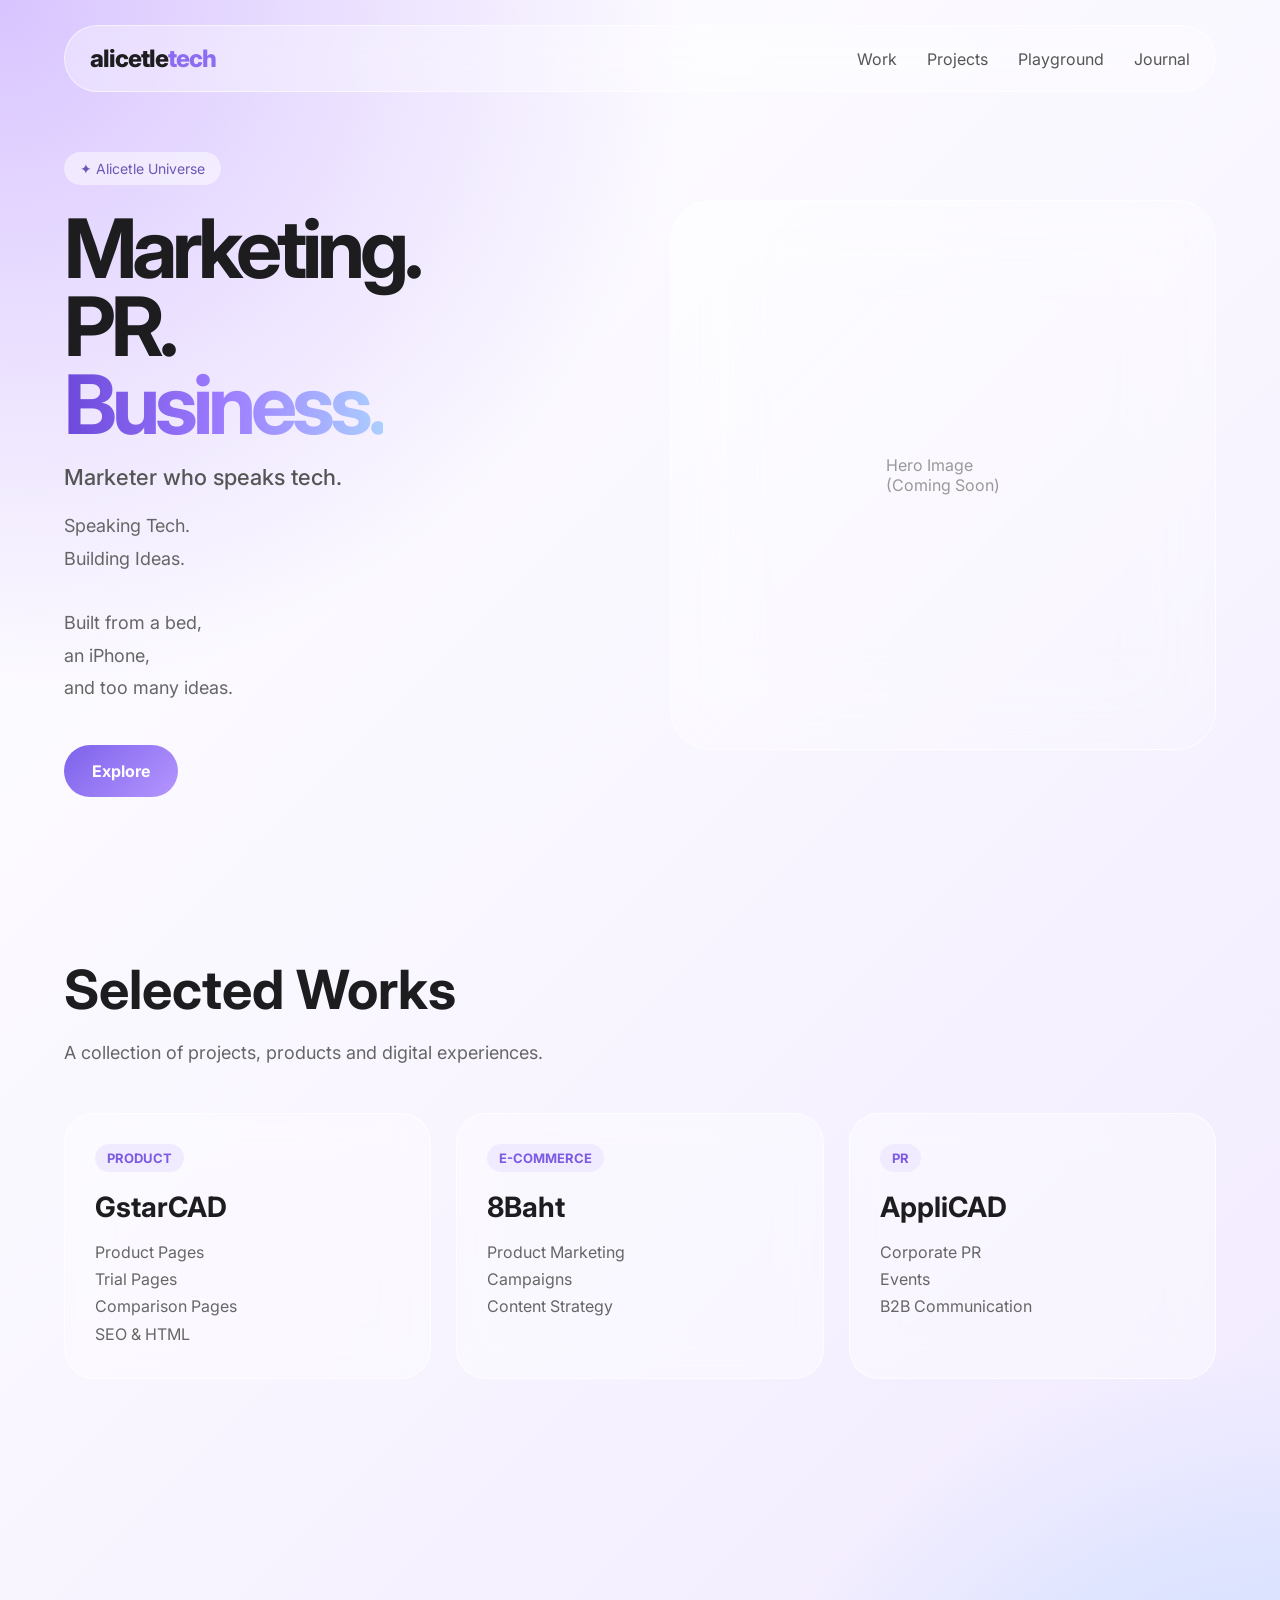
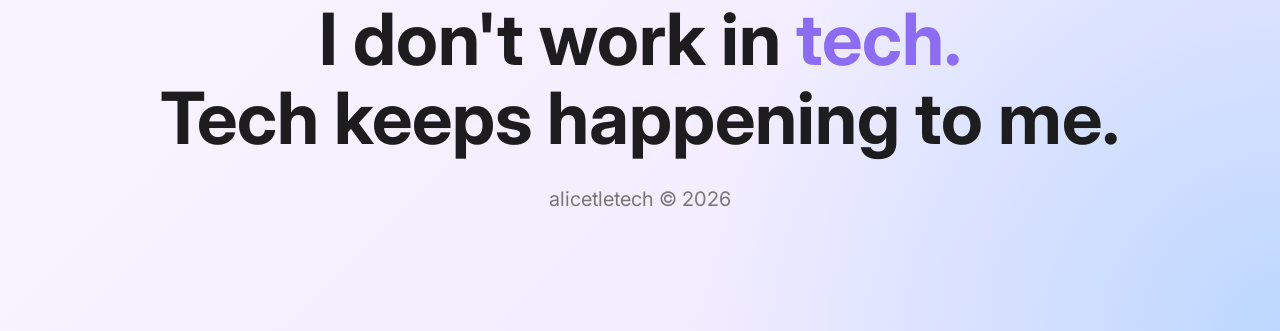
==== index.html @ 0fb5a126 "Add files via upload" ====
<!DOCTYPE html>
<html lang="en">
<head>
<meta charset="UTF-8">
<meta name="viewport" content="width=device-width, initial-scale=1.0">
<title>alicetletech</title>
<link href="https://fonts.googleapis.com/css2?family=Inter:wght@300;400;500;700;800&display=swap" rel="stylesheet">
<style>
*{margin:0;padding:0;box-sizing:border-box;font-family:Inter,sans-serif}
body{background:radial-gradient(circle at top left,#d8c4ff 0%,transparent 30%),radial-gradient(circle at bottom right,#bdd8ff 0%,transparent 25%),linear-gradient(135deg,#ffffff,#f8f5ff,#efe7ff);min-height:100vh;color:#1d1d1f;overflow-x:hidden}
.container{width:90%;max-width:1280px;margin:auto}
nav{margin-top:25px;display:flex;justify-content:space-between;align-items:center;padding:18px 25px;background:rgba(255,255,255,.35);backdrop-filter:blur(20px);border:1px solid rgba(255,255,255,.6);border-radius:50px}
.logo{font-size:24px;font-weight:800;letter-spacing:-1px}.logo span{color:#8c6df2}
.menu{display:flex;gap:30px}.menu a{text-decoration:none;color:#555}
.hero{display:grid;grid-template-columns:1fr 1fr;align-items:center;min-height:85vh;gap:60px}
.eyebrow{display:inline-block;padding:8px 16px;border-radius:50px;background:rgba(255,255,255,.5);backdrop-filter:blur(20px);margin-bottom:25px;font-size:14px;color:#6b56b6}
.hero h1{font-size:82px;line-height:.95;letter-spacing:-5px;margin-bottom:20px}
.gradient{background:linear-gradient(90deg,#6d49db,#9d7cff,#accfff);-webkit-background-clip:text;color:transparent}
.hero h2{font-size:22px;font-weight:500;margin-bottom:20px;color:#555}
.hero p{font-size:18px;line-height:1.8;max-width:550px;color:#666}
.button{display:inline-block;margin-top:40px;padding:16px 28px;border-radius:100px;background:linear-gradient(135deg,#7d62eb,#b596ff);color:white;text-decoration:none;font-weight:700}
.hero-image{height:550px;border-radius:40px;background:linear-gradient(135deg,rgba(255,255,255,.55),rgba(255,255,255,.15));backdrop-filter:blur(40px);border:1px solid rgba(255,255,255,.7);display:flex;align-items:center;justify-content:center;color:#999}
.section{padding:100px 0}.title{font-size:54px;margin-bottom:20px}.subtitle{font-size:18px;color:#666;margin-bottom:50px}
.grid{display:grid;grid-template-columns:repeat(3,1fr);gap:25px}
.card{padding:30px;border-radius:30px;background:rgba(255,255,255,.4);backdrop-filter:blur(20px);border:1px solid rgba(255,255,255,.7)}
.tag{display:inline-block;padding:6px 12px;border-radius:30px;background:#f1ebff;color:#7c5ae4;font-size:13px;margin-bottom:18px;font-weight:700}
.card h3{margin-bottom:15px;font-size:28px}
.card p{line-height:1.7;color:#666}
.footer{padding:120px 0;text-align:center}
.footer h2{font-size:72px;line-height:1.1}
.footer span{color:#8c6df2}
.footer p{margin-top:30px;font-size:20px;color:#777}
@media(max-width:900px){.hero{grid-template-columns:1fr}.grid{grid-template-columns:1fr}.hero h1{font-size:56px}.hero-image{height:350px}.footer h2{font-size:42px}}
</style>
</head>
<body>
<div class="container">
<nav><div class="logo">alicetle<span>tech</span></div>
<div class="menu"><a href="#">Work</a><a href="#">Projects</a><a href="#">Playground</a><a href="#">Journal</a></div></nav>
<section class="hero">
<div>
<div class="eyebrow">✦ Alicetle Universe</div>
<h1>Marketing.<br>PR.<br><span class="gradient">Business.</span></h1>
<h2>Marketer who speaks tech.</h2>
<p>Speaking Tech.<br>Building Ideas.<br><br>Built from a bed,<br>an iPhone,<br>and too many ideas.</p>
<a href="#" class="button">Explore</a>
</div>
<div class="hero-image">Hero Image<br>(Coming Soon)</div>
</section>
<section class="section">
<h2 class="title">Selected Works</h2>
<p class="subtitle">A collection of projects, products and digital experiences.</p>
<div class="grid">
<div class="card"><div class="tag">PRODUCT</div><h3>GstarCAD</h3><p>Product Pages<br>Trial Pages<br>Comparison Pages<br>SEO & HTML</p></div>
<div class="card"><div class="tag">E-COMMERCE</div><h3>8Baht</h3><p>Product Marketing<br>Campaigns<br>Content Strategy</p></div>
<div class="card"><div class="tag">PR</div><h3>AppliCAD</h3><p>Corporate PR<br>Events<br>B2B Communication</p></div>
</div>
</section>
<section class="footer">
<h2>I don't work in <span>tech.</span><br>Tech keeps happening to me.</h2>
<p>alicetletech © 2026</p>
</section>
</div>
</body>
</html>
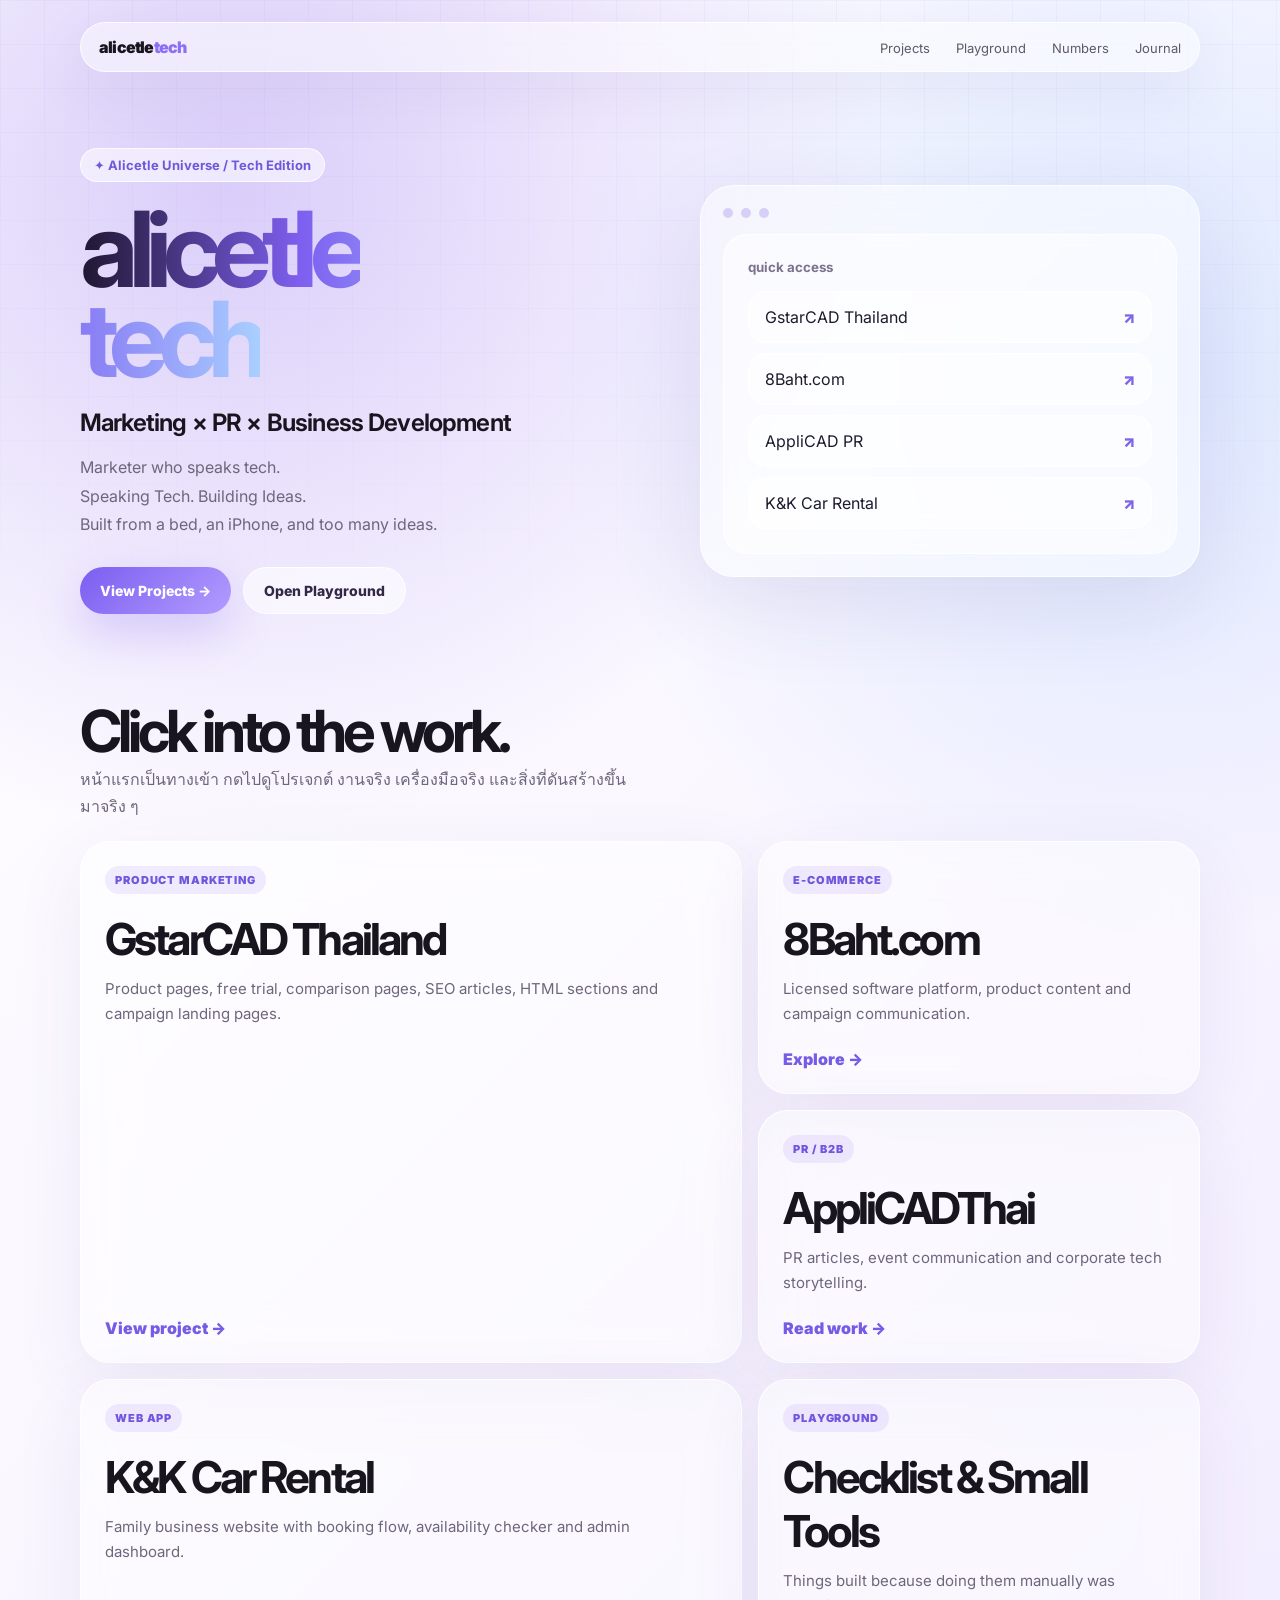
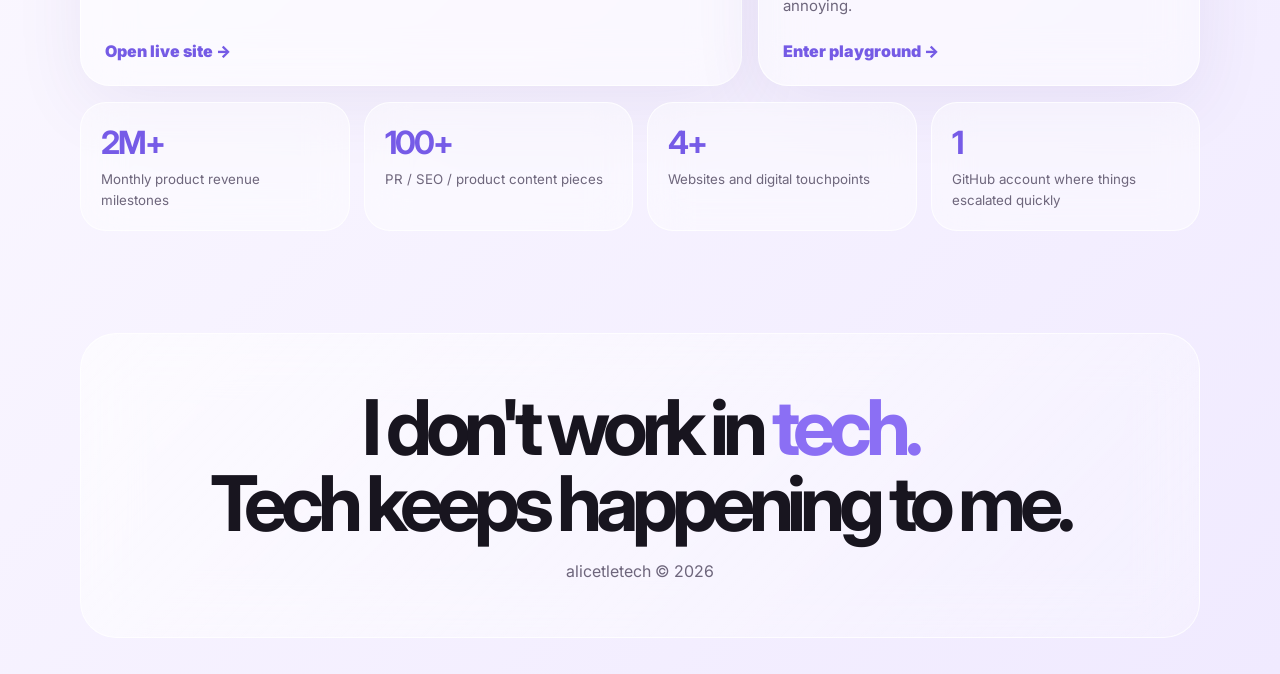
==== commit 222760fe: "Add files via upload" ====
--- a/index.html
+++ b/index.html
@@ -1,65 +1,486 @@
 <!DOCTYPE html>
 <html lang="en">
 <head>
-<meta charset="UTF-8">
-<meta name="viewport" content="width=device-width, initial-scale=1.0">
+<meta charset="UTF-8" />
+<meta name="viewport" content="width=device-width, initial-scale=1.0" />
 <title>alicetletech</title>
-<link href="https://fonts.googleapis.com/css2?family=Inter:wght@300;400;500;700;800&display=swap" rel="stylesheet">
+
+<link href="https://fonts.googleapis.com/css2?family=Inter:wght@300;400;500;600;700;800;900&display=swap" rel="stylesheet">
+
 <style>
-*{margin:0;padding:0;box-sizing:border-box;font-family:Inter,sans-serif}
-body{background:radial-gradient(circle at top left,#d8c4ff 0%,transparent 30%),radial-gradient(circle at bottom right,#bdd8ff 0%,transparent 25%),linear-gradient(135deg,#ffffff,#f8f5ff,#efe7ff);min-height:100vh;color:#1d1d1f;overflow-x:hidden}
-.container{width:90%;max-width:1280px;margin:auto}
-nav{margin-top:25px;display:flex;justify-content:space-between;align-items:center;padding:18px 25px;background:rgba(255,255,255,.35);backdrop-filter:blur(20px);border:1px solid rgba(255,255,255,.6);border-radius:50px}
-.logo{font-size:24px;font-weight:800;letter-spacing:-1px}.logo span{color:#8c6df2}
-.menu{display:flex;gap:30px}.menu a{text-decoration:none;color:#555}
-.hero{display:grid;grid-template-columns:1fr 1fr;align-items:center;min-height:85vh;gap:60px}
-.eyebrow{display:inline-block;padding:8px 16px;border-radius:50px;background:rgba(255,255,255,.5);backdrop-filter:blur(20px);margin-bottom:25px;font-size:14px;color:#6b56b6}
-.hero h1{font-size:82px;line-height:.95;letter-spacing:-5px;margin-bottom:20px}
-.gradient{background:linear-gradient(90deg,#6d49db,#9d7cff,#accfff);-webkit-background-clip:text;color:transparent}
-.hero h2{font-size:22px;font-weight:500;margin-bottom:20px;color:#555}
-.hero p{font-size:18px;line-height:1.8;max-width:550px;color:#666}
-.button{display:inline-block;margin-top:40px;padding:16px 28px;border-radius:100px;background:linear-gradient(135deg,#7d62eb,#b596ff);color:white;text-decoration:none;font-weight:700}
-.hero-image{height:550px;border-radius:40px;background:linear-gradient(135deg,rgba(255,255,255,.55),rgba(255,255,255,.15));backdrop-filter:blur(40px);border:1px solid rgba(255,255,255,.7);display:flex;align-items:center;justify-content:center;color:#999}
-.section{padding:100px 0}.title{font-size:54px;margin-bottom:20px}.subtitle{font-size:18px;color:#666;margin-bottom:50px}
-.grid{display:grid;grid-template-columns:repeat(3,1fr);gap:25px}
-.card{padding:30px;border-radius:30px;background:rgba(255,255,255,.4);backdrop-filter:blur(20px);border:1px solid rgba(255,255,255,.7)}
-.tag{display:inline-block;padding:6px 12px;border-radius:30px;background:#f1ebff;color:#7c5ae4;font-size:13px;margin-bottom:18px;font-weight:700}
-.card h3{margin-bottom:15px;font-size:28px}
-.card p{line-height:1.7;color:#666}
-.footer{padding:120px 0;text-align:center}
-.footer h2{font-size:72px;line-height:1.1}
-.footer span{color:#8c6df2}
-.footer p{margin-top:30px;font-size:20px;color:#777}
-@media(max-width:900px){.hero{grid-template-columns:1fr}.grid{grid-template-columns:1fr}.hero h1{font-size:56px}.hero-image{height:350px}.footer h2{font-size:42px}}
+:root{
+  --ink:#18151f;
+  --muted:#6e667c;
+  --purple:#8b6ff4;
+  --purple2:#b9a7ff;
+  --blue:#b7d5ff;
+  --glass:rgba(255,255,255,.48);
+  --line:rgba(255,255,255,.78);
+}
+
+*{margin:0;padding:0;box-sizing:border-box}
+html{scroll-behavior:smooth}
+body{
+  font-family:Inter,system-ui,sans-serif;
+  color:var(--ink);
+  min-height:100vh;
+  overflow-x:hidden;
+  background:
+    radial-gradient(circle at 18% 8%, rgba(188,166,245,.55), transparent 28%),
+    radial-gradient(circle at 88% 16%, rgba(183,213,255,.45), transparent 26%),
+    linear-gradient(135deg,#fff 0%,#faf7ff 42%,#f0eaff 100%);
+}
+
+body:before{
+  content:"";
+  position:fixed;
+  inset:0;
+  pointer-events:none;
+  background-image:
+    linear-gradient(rgba(139,111,244,.055) 1px, transparent 1px),
+    linear-gradient(90deg, rgba(139,111,244,.055) 1px, transparent 1px);
+  background-size:44px 44px;
+  mask-image:linear-gradient(to bottom, black, transparent 75%);
+}
+
+.container{
+  width:min(1120px,90%);
+  margin:auto;
+  position:relative;
+  z-index:1;
+}
+
+.nav{
+  margin:22px auto 0;
+  padding:14px 18px;
+  border-radius:999px;
+  background:rgba(255,255,255,.48);
+  border:1px solid var(--line);
+  backdrop-filter:blur(24px);
+  display:flex;
+  justify-content:space-between;
+  align-items:center;
+  box-shadow:0 20px 60px rgba(80,52,140,.08);
+}
+
+.logo{
+  font-weight:900;
+  letter-spacing:-.05em;
+}
+.logo span{color:var(--purple)}
+
+.nav a{
+  color:#3d3748;
+  text-decoration:none;
+  font-size:13px;
+  margin-left:22px;
+  opacity:.82;
+}
+
+.hero{
+  min-height:58vh;
+  display:grid;
+  grid-template-columns:1.08fr .92fr;
+  gap:34px;
+  align-items:center;
+  padding:76px 0 48px;
+}
+
+.badge{
+  display:inline-flex;
+  gap:8px;
+  align-items:center;
+  padding:8px 13px;
+  border-radius:999px;
+  background:rgba(255,255,255,.55);
+  border:1px solid var(--line);
+  color:#6f58d9;
+  font-size:13px;
+  font-weight:700;
+  margin-bottom:22px;
+  backdrop-filter:blur(18px);
+}
+
+h1{
+  font-size:clamp(54px,8.2vw,112px);
+  line-height:.86;
+  letter-spacing:-.085em;
+  margin-bottom:22px;
+}
+
+.gradient{
+  background:linear-gradient(90deg,#20162f 0%,#7e5ff0 48%,#a9cfff 100%);
+  -webkit-background-clip:text;
+  color:transparent;
+}
+
+.lead{
+  font-size:clamp(18px,2.1vw,24px);
+  line-height:1.35;
+  font-weight:650;
+  letter-spacing:-.035em;
+  margin-bottom:14px;
+}
+
+.copy{
+  color:var(--muted);
+  font-size:16px;
+  line-height:1.8;
+  max-width:520px;
+}
+
+.cta{
+  display:flex;
+  flex-wrap:wrap;
+  gap:12px;
+  margin-top:28px;
+}
+
+.btn{
+  display:inline-flex;
+  align-items:center;
+  gap:8px;
+  padding:14px 20px;
+  border-radius:999px;
+  text-decoration:none;
+  font-weight:800;
+  font-size:14px;
+  transition:.25s ease;
+}
+
+.primary{
+  color:white;
+  background:linear-gradient(135deg,#7b5df0,#b39cff);
+  box-shadow:0 18px 45px rgba(123,93,240,.26);
+}
+
+.secondary{
+  color:#332846;
+  background:rgba(255,255,255,.58);
+  border:1px solid var(--line);
+  backdrop-filter:blur(18px);
+}
+
+.btn:hover{transform:translateY(-4px)}
+
+.command{
+  border-radius:34px;
+  padding:22px;
+  background:var(--glass);
+  border:1px solid var(--line);
+  backdrop-filter:blur(26px);
+  box-shadow:0 28px 90px rgba(80,52,140,.11);
+}
+
+.command-top{
+  display:flex;
+  gap:8px;
+  margin-bottom:16px;
+}
+.dot{width:10px;height:10px;border-radius:50%;background:#d8cff8}
+.window{
+  border-radius:24px;
+  padding:24px;
+  background:rgba(255,255,255,.55);
+  border:1px solid rgba(255,255,255,.8);
+}
+.window small{
+  display:block;
+  color:#7d728e;
+  margin-bottom:16px;
+  font-weight:700;
+}
+.quick{
+  display:grid;
+  gap:10px;
+}
+.quick a{
+  display:flex;
+  justify-content:space-between;
+  align-items:center;
+  text-decoration:none;
+  color:#201a2f;
+  padding:15px 16px;
+  border-radius:18px;
+  background:rgba(255,255,255,.54);
+  border:1px solid rgba(255,255,255,.78);
+  transition:.23s ease;
+}
+.quick a:hover{
+  transform:translateX(6px);
+  background:white;
+}
+.quick span{
+  color:#8065e9;
+  font-weight:900;
+}
+
+.section{
+  padding:34px 0 74px;
+}
+
+.section-head{
+  display:flex;
+  justify-content:space-between;
+  gap:20px;
+  align-items:end;
+  margin-bottom:20px;
+}
+
+.section h2{
+  font-size:clamp(34px,4.8vw,58px);
+  letter-spacing:-.07em;
+}
+
+.section p{
+  color:var(--muted);
+  line-height:1.7;
+  max-width:560px;
+}
+
+.bento{
+  display:grid;
+  grid-template-columns:1.2fr .8fr;
+  grid-auto-rows:minmax(185px,auto);
+  gap:16px;
+}
+
+.card{
+  position:relative;
+  overflow:hidden;
+  min-height:190px;
+  display:flex;
+  flex-direction:column;
+  justify-content:space-between;
+  text-decoration:none;
+  color:var(--ink);
+  padding:24px;
+  border-radius:30px;
+  background:rgba(255,255,255,.46);
+  border:1px solid var(--line);
+  backdrop-filter:blur(24px);
+  box-shadow:0 20px 70px rgba(80,52,140,.08);
+  transition:.25s ease;
+}
+
+.card:after{
+  content:"";
+  position:absolute;
+  right:-60px;
+  top:-60px;
+  width:180px;
+  height:180px;
+  background:radial-gradient(circle, rgba(139,111,244,.32), transparent 68%);
+  opacity:0;
+  transition:.25s ease;
+}
+
+.card:hover{
+  transform:translateY(-7px);
+  box-shadow:0 30px 90px rgba(80,52,140,.16);
+  background:rgba(255,255,255,.64);
+}
+
+.card:hover:after{opacity:1}
+
+.big{grid-row:span 2}
+
+.label{
+  width:max-content;
+  font-size:11px;
+  letter-spacing:.08em;
+  color:#7156de;
+  font-weight:900;
+  padding:7px 10px;
+  border-radius:999px;
+  background:rgba(139,111,244,.12);
+}
+
+.card h3{
+  font-size:clamp(27px,3.5vw,44px);
+  letter-spacing:-.065em;
+  margin:18px 0 10px;
+}
+
+.card p{font-size:15px}
+
+.arrow{
+  margin-top:22px;
+  font-weight:900;
+  color:#755be5;
+}
+
+.metrics{
+  margin-top:16px;
+  display:grid;
+  grid-template-columns:repeat(4,1fr);
+  gap:14px;
+}
+
+.metric{
+  padding:20px;
+  border-radius:26px;
+  background:rgba(255,255,255,.43);
+  border:1px solid var(--line);
+  backdrop-filter:blur(20px);
+}
+
+.metric strong{
+  display:block;
+  font-size:32px;
+  letter-spacing:-.06em;
+  color:#765be7;
+  margin-bottom:6px;
+}
+
+.metric small{
+  color:var(--muted);
+  line-height:1.45;
+}
+
+.footer{
+  margin:28px 0 36px;
+  padding:56px 34px;
+  text-align:center;
+  border-radius:36px;
+  background:linear-gradient(135deg,rgba(255,255,255,.62),rgba(255,255,255,.28));
+  border:1px solid var(--line);
+  backdrop-filter:blur(28px);
+}
+
+.footer h2{
+  font-size:clamp(36px,6vw,78px);
+  line-height:.98;
+  letter-spacing:-.08em;
+}
+.footer span{color:var(--purple)}
+.footer p{margin-top:20px;color:var(--muted)}
+
+@media(max-width:860px){
+  .nav-links{display:none}
+  .hero{grid-template-columns:1fr;min-height:auto;padding:58px 0 34px}
+  .command{order:2}
+  .section-head{display:block}
+  .bento{grid-template-columns:1fr}
+  .big{grid-row:auto}
+  .metrics{grid-template-columns:repeat(2,1fr)}
+}
 </style>
 </head>
+
 <body>
 <div class="container">
-<nav><div class="logo">alicetle<span>tech</span></div>
-<div class="menu"><a href="#">Work</a><a href="#">Projects</a><a href="#">Playground</a><a href="#">Journal</a></div></nav>
-<section class="hero">
-<div>
-<div class="eyebrow">✦ Alicetle Universe</div>
-<h1>Marketing.<br>PR.<br><span class="gradient">Business.</span></h1>
-<h2>Marketer who speaks tech.</h2>
-<p>Speaking Tech.<br>Building Ideas.<br><br>Built from a bed,<br>an iPhone,<br>and too many ideas.</p>
-<a href="#" class="button">Explore</a>
-</div>
-<div class="hero-image">Hero Image<br>(Coming Soon)</div>
-</section>
-<section class="section">
-<h2 class="title">Selected Works</h2>
-<p class="subtitle">A collection of projects, products and digital experiences.</p>
-<div class="grid">
-<div class="card"><div class="tag">PRODUCT</div><h3>GstarCAD</h3><p>Product Pages<br>Trial Pages<br>Comparison Pages<br>SEO & HTML</p></div>
-<div class="card"><div class="tag">E-COMMERCE</div><h3>8Baht</h3><p>Product Marketing<br>Campaigns<br>Content Strategy</p></div>
-<div class="card"><div class="tag">PR</div><h3>AppliCAD</h3><p>Corporate PR<br>Events<br>B2B Communication</p></div>
-</div>
-</section>
-<section class="footer">
-<h2>I don't work in <span>tech.</span><br>Tech keeps happening to me.</h2>
-<p>alicetletech © 2026</p>
-</section>
+  <nav class="nav">
+    <div class="logo">alicetle<span>tech</span></div>
+    <div class="nav-links">
+      <a href="#projects">Projects</a>
+      <a href="#playground">Playground</a>
+      <a href="#metrics">Numbers</a>
+      <a href="#journal">Journal</a>
+    </div>
+  </nav>
+
+  <section class="hero">
+    <div>
+      <div class="badge">✦ Alicetle Universe / Tech Edition</div>
+      <h1><span class="gradient">alicetle<br>tech</span></h1>
+
+      <div class="lead">Marketing × PR × Business Development</div>
+      <p class="copy">
+        Marketer who speaks tech.<br>
+        Speaking Tech. Building Ideas.<br>
+        Built from a bed, an iPhone, and too many ideas.
+      </p>
+
+      <div class="cta">
+        <a class="btn primary" href="#projects">View Projects →</a>
+        <a class="btn secondary" href="#playground">Open Playground</a>
+      </div>
+    </div>
+
+    <div class="command">
+      <div class="command-top">
+        <i class="dot"></i><i class="dot"></i><i class="dot"></i>
+      </div>
+      <div class="window">
+        <small>quick access</small>
+        <div class="quick">
+          <a href="#gstarcad">GstarCAD Thailand <span>↗</span></a>
+          <a href="#8baht">8Baht.com <span>↗</span></a>
+          <a href="#applicad">AppliCAD PR <span>↗</span></a>
+          <a href="#kk">K&K Car Rental <span>↗</span></a>
+        </div>
+      </div>
+    </div>
+  </section>
+
+  <section class="section" id="projects">
+    <div class="section-head">
+      <div>
+        <h2>Click into the work.</h2>
+        <p>หน้าแรกเป็นทางเข้า กดไปดูโปรเจกต์ งานจริง เครื่องมือจริง และสิ่งที่ดันสร้างขึ้นมาจริง ๆ</p>
+      </div>
+    </div>
+
+    <div class="bento">
+      <a class="card big" id="gstarcad" href="#">
+        <div>
+          <div class="label">PRODUCT MARKETING</div>
+          <h3>GstarCAD Thailand</h3>
+          <p>Product pages, free trial, comparison pages, SEO articles, HTML sections and campaign landing pages.</p>
+        </div>
+        <div class="arrow">View project →</div>
+      </a>
+
+      <a class="card" id="8baht" href="#">
+        <div>
+          <div class="label">E-COMMERCE</div>
+          <h3>8Baht.com</h3>
+          <p>Licensed software platform, product content and campaign communication.</p>
+        </div>
+        <div class="arrow">Explore →</div>
+      </a>
+
+      <a class="card" id="applicad" href="#">
+        <div>
+          <div class="label">PR / B2B</div>
+          <h3>AppliCADThai</h3>
+          <p>PR articles, event communication and corporate tech storytelling.</p>
+        </div>
+        <div class="arrow">Read work →</div>
+      </a>
+
+      <a class="card" id="kk" href="https://alicetletech-afk.github.io/kk-hatyai-car-rental/">
+        <div>
+          <div class="label">WEB APP</div>
+          <h3>K&K Car Rental</h3>
+          <p>Family business website with booking flow, availability checker and admin dashboard.</p>
+        </div>
+        <div class="arrow">Open live site →</div>
+      </a>
+
+      <a class="card" id="playground" href="#">
+        <div>
+          <div class="label">PLAYGROUND</div>
+          <h3>Checklist & Small Tools</h3>
+          <p>Things built because doing them manually was annoying.</p>
+        </div>
+        <div class="arrow">Enter playground →</div>
+      </a>
+    </div>
+
+    <div class="metrics" id="metrics">
+      <div class="metric"><strong>2M+</strong><small>Monthly product revenue milestones</small></div>
+      <div class="metric"><strong>100+</strong><small>PR / SEO / product content pieces</small></div>
+      <div class="metric"><strong>4+</strong><small>Websites and digital touchpoints</small></div>
+      <div class="metric"><strong>1</strong><small>GitHub account where things escalated quickly</small></div>
+    </div>
+  </section>
+
+  <footer class="footer" id="journal">
+    <h2>I don't work in <span>tech.</span><br>Tech keeps happening to me.</h2>
+    <p>alicetletech © 2026</p>
+  </footer>
 </div>
 </body>
-</html>+</html>
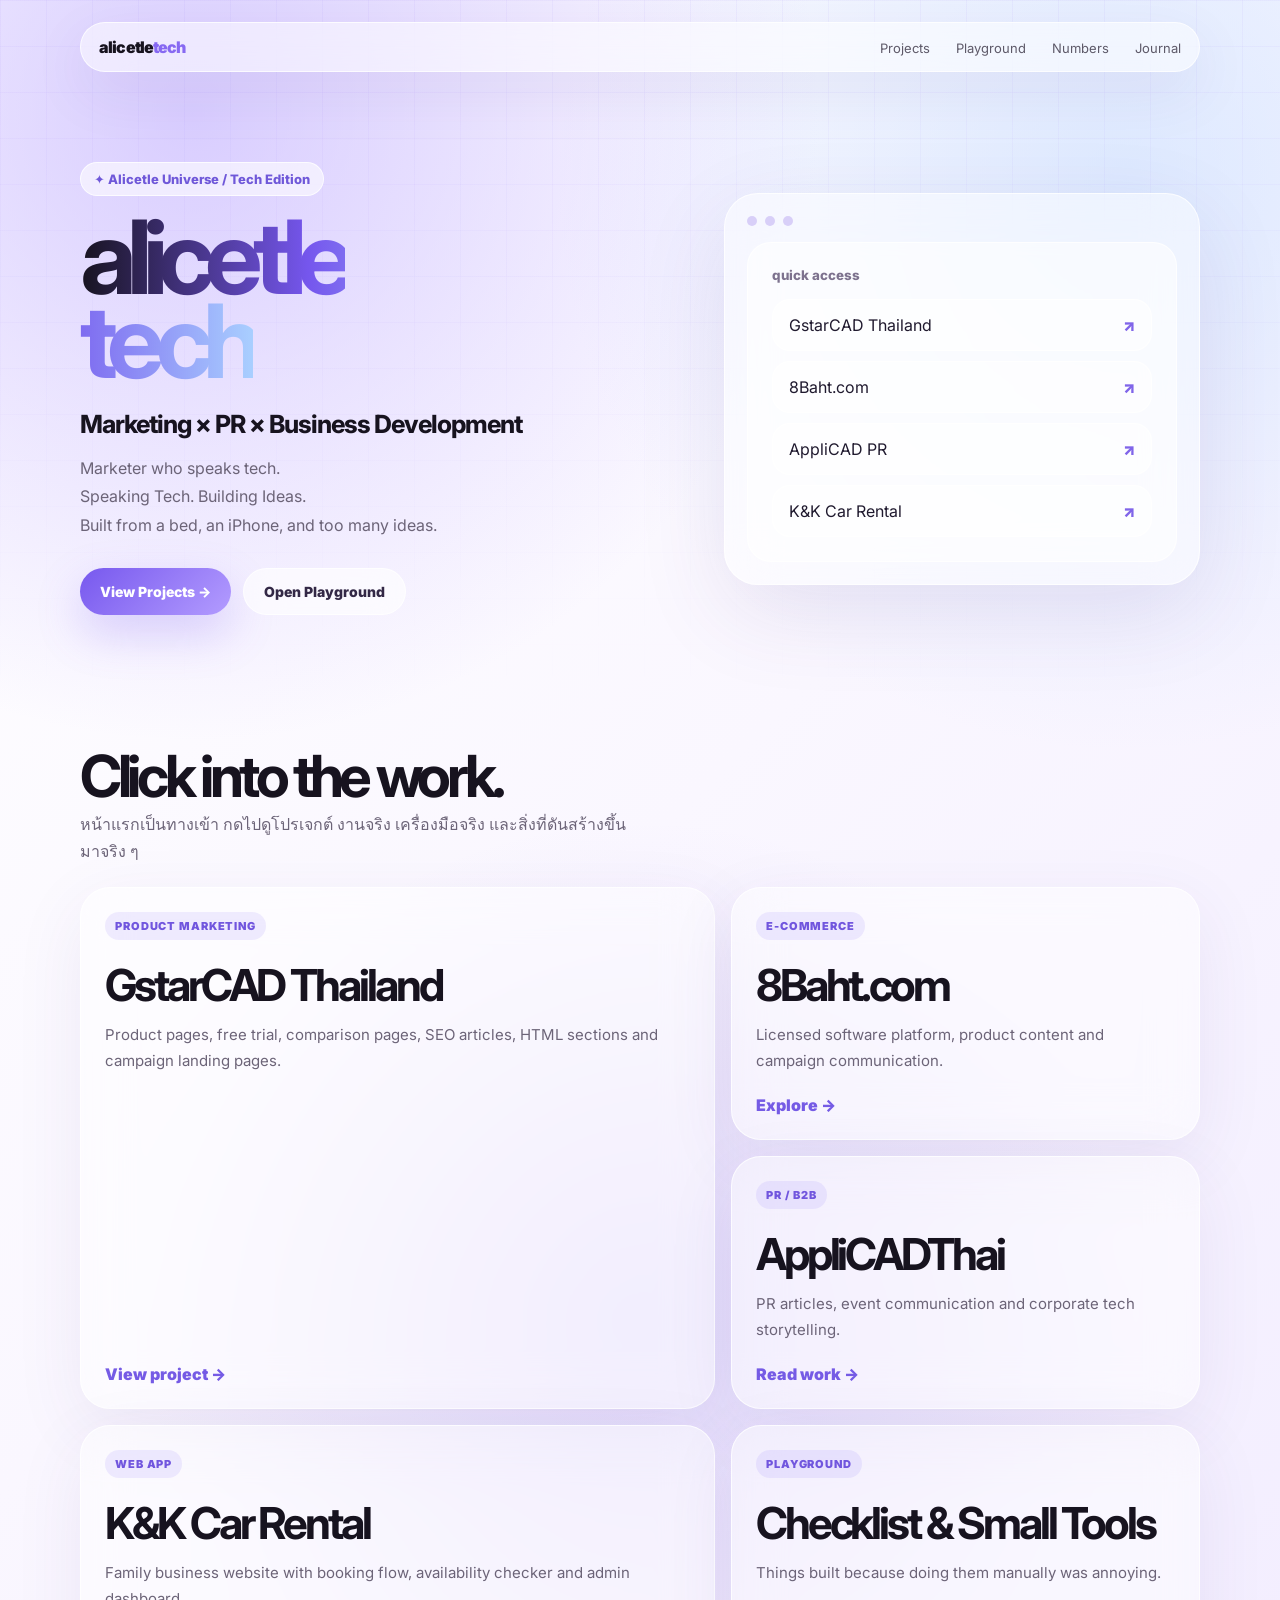
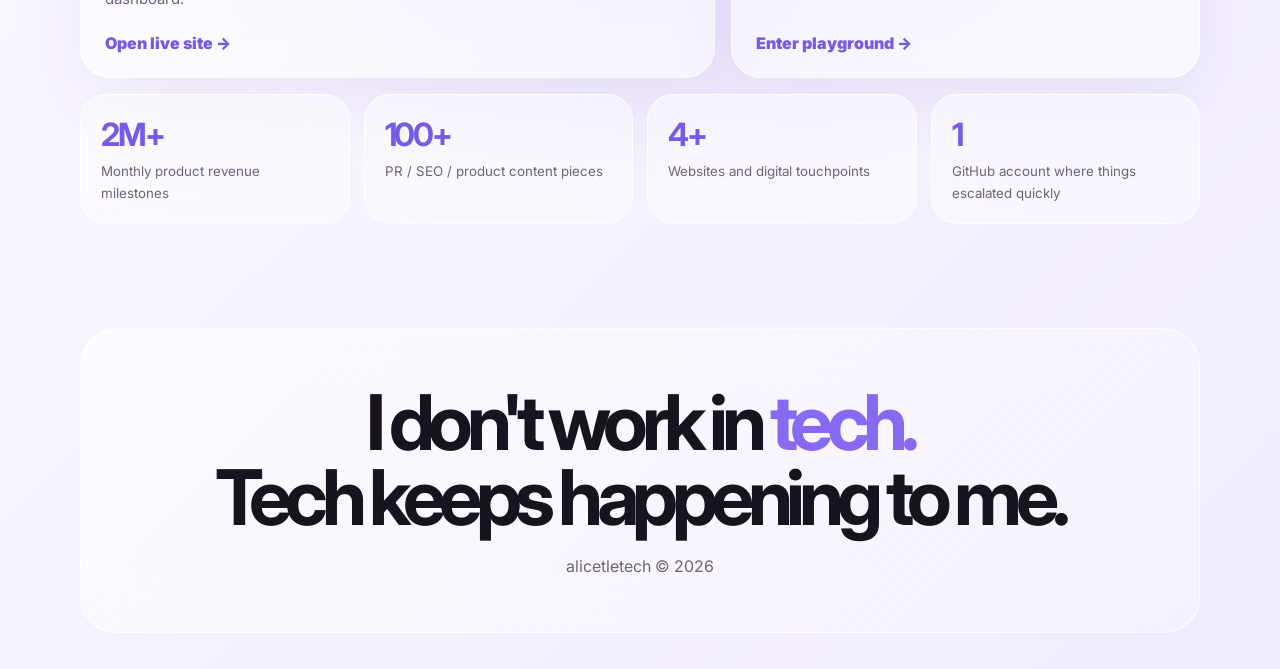
==== commit bf1e4c42: "Add files via upload" ====
--- a/index.html
+++ b/index.html
@@ -9,25 +9,27 @@
 
 <style>
 :root{
-  --ink:#18151f;
-  --muted:#6e667c;
-  --purple:#8b6ff4;
-  --purple2:#b9a7ff;
-  --blue:#b7d5ff;
-  --glass:rgba(255,255,255,.48);
-  --line:rgba(255,255,255,.78);
+  --ink:#17131f;
+  --muted:#6c6478;
+  --purple:#8769f2;
+  --purple2:#bba7ff;
+  --blue:#b9d6ff;
+  --glass:rgba(255,255,255,.50);
+  --line:rgba(255,255,255,.76);
 }
 
 *{margin:0;padding:0;box-sizing:border-box}
 html{scroll-behavior:smooth}
+
 body{
   font-family:Inter,system-ui,sans-serif;
   color:var(--ink);
   min-height:100vh;
   overflow-x:hidden;
   background:
-    radial-gradient(circle at 18% 8%, rgba(188,166,245,.55), transparent 28%),
-    radial-gradient(circle at 88% 16%, rgba(183,213,255,.45), transparent 26%),
+    radial-gradient(circle at 15% 5%, rgba(187,167,255,.56), transparent 26%),
+    radial-gradient(circle at 88% 8%, rgba(185,214,255,.45), transparent 24%),
+    radial-gradient(circle at 50% 58%, rgba(135,105,242,.16), transparent 34%),
     linear-gradient(135deg,#fff 0%,#faf7ff 42%,#f0eaff 100%);
 }
 
@@ -37,10 +39,10 @@
   inset:0;
   pointer-events:none;
   background-image:
-    linear-gradient(rgba(139,111,244,.055) 1px, transparent 1px),
-    linear-gradient(90deg, rgba(139,111,244,.055) 1px, transparent 1px);
-  background-size:44px 44px;
-  mask-image:linear-gradient(to bottom, black, transparent 75%);
+    linear-gradient(rgba(135,105,242,.055) 1px, transparent 1px),
+    linear-gradient(90deg, rgba(135,105,242,.055) 1px, transparent 1px);
+  background-size:46px 46px;
+  mask-image:linear-gradient(to bottom, black, transparent 78%);
 }
 
 .container{
@@ -54,7 +56,7 @@
   margin:22px auto 0;
   padding:14px 18px;
   border-radius:999px;
-  background:rgba(255,255,255,.48);
+  background:rgba(255,255,255,.50);
   border:1px solid var(--line);
   backdrop-filter:blur(24px);
   display:flex;
@@ -63,10 +65,7 @@
   box-shadow:0 20px 60px rgba(80,52,140,.08);
 }
 
-.logo{
-  font-weight:900;
-  letter-spacing:-.05em;
-}
+.logo{font-weight:900;letter-spacing:-.055em}
 .logo span{color:var(--purple)}
 
 .nav a{
@@ -77,13 +76,14 @@
   opacity:.82;
 }
 
+/* FIXED: เดิมสูงไปเพราะ min-height + padding ทำให้ซูมออกมีช่องว่างเยอะ */
 .hero{
-  min-height:58vh;
+  min-height:unset;
+  padding:clamp(70px,10vh,118px) 0 clamp(44px,7vh,82px);
   display:grid;
-  grid-template-columns:1.08fr .92fr;
-  gap:34px;
+  grid-template-columns:minmax(0,1fr) minmax(320px,.82fr);
+  gap:clamp(28px,5vw,64px);
   align-items:center;
-  padding:76px 0 48px;
 }
 
 .badge{
@@ -92,41 +92,42 @@
   align-items:center;
   padding:8px 13px;
   border-radius:999px;
-  background:rgba(255,255,255,.55);
+  background:rgba(255,255,255,.58);
   border:1px solid var(--line);
   color:#6f58d9;
   font-size:13px;
-  font-weight:700;
-  margin-bottom:22px;
+  font-weight:800;
+  margin-bottom:20px;
   backdrop-filter:blur(18px);
 }
 
 h1{
-  font-size:clamp(54px,8.2vw,112px);
-  line-height:.86;
-  letter-spacing:-.085em;
-  margin-bottom:22px;
+  font-size:clamp(58px,8vw,108px);
+  line-height:.82;
+  letter-spacing:-.095em;
+  margin-bottom:24px;
+  max-width:760px;
 }
 
 .gradient{
-  background:linear-gradient(90deg,#20162f 0%,#7e5ff0 48%,#a9cfff 100%);
+  background:linear-gradient(90deg,#17131f 0%,#7556ed 52%,#a9cfff 100%);
   -webkit-background-clip:text;
   color:transparent;
 }
 
 .lead{
-  font-size:clamp(18px,2.1vw,24px);
+  font-size:clamp(18px,2vw,25px);
   line-height:1.35;
-  font-weight:650;
-  letter-spacing:-.035em;
-  margin-bottom:14px;
+  font-weight:750;
+  letter-spacing:-.04em;
+  margin-bottom:12px;
 }
 
 .copy{
   color:var(--muted);
   font-size:16px;
   line-height:1.8;
-  max-width:520px;
+  max-width:620px;
 }
 
 .cta{
@@ -143,20 +144,20 @@
   padding:14px 20px;
   border-radius:999px;
   text-decoration:none;
-  font-weight:800;
+  font-weight:850;
   font-size:14px;
   transition:.25s ease;
 }
 
 .primary{
   color:white;
-  background:linear-gradient(135deg,#7b5df0,#b39cff);
+  background:linear-gradient(135deg,#7758ee,#b39cff);
   box-shadow:0 18px 45px rgba(123,93,240,.26);
 }
 
 .secondary{
   color:#332846;
-  background:rgba(255,255,255,.58);
+  background:rgba(255,255,255,.62);
   border:1px solid var(--line);
   backdrop-filter:blur(18px);
 }
@@ -166,7 +167,7 @@
 .command{
   border-radius:34px;
   padding:22px;
-  background:var(--glass);
+  background:rgba(255,255,255,.46);
   border:1px solid var(--line);
   backdrop-filter:blur(26px);
   box-shadow:0 28px 90px rgba(80,52,140,.11);
@@ -177,23 +178,28 @@
   gap:8px;
   margin-bottom:16px;
 }
+
 .dot{width:10px;height:10px;border-radius:50%;background:#d8cff8}
+
 .window{
   border-radius:24px;
   padding:24px;
   background:rgba(255,255,255,.55);
   border:1px solid rgba(255,255,255,.8);
 }
+
 .window small{
   display:block;
   color:#7d728e;
   margin-bottom:16px;
-  font-weight:700;
-}
+  font-weight:800;
+}
+
 .quick{
   display:grid;
   gap:10px;
 }
+
 .quick a{
   display:flex;
   justify-content:space-between;
@@ -206,17 +212,16 @@
   border:1px solid rgba(255,255,255,.78);
   transition:.23s ease;
 }
+
 .quick a:hover{
   transform:translateX(6px);
   background:white;
 }
-.quick span{
-  color:#8065e9;
-  font-weight:900;
-}
+
+.quick span{color:#8065e9;font-weight:900}
 
 .section{
-  padding:34px 0 74px;
+  padding:clamp(34px,7vh,72px) 0 76px;
 }
 
 .section-head{
@@ -224,12 +229,12 @@
   justify-content:space-between;
   gap:20px;
   align-items:end;
-  margin-bottom:20px;
+  margin-bottom:22px;
 }
 
 .section h2{
   font-size:clamp(34px,4.8vw,58px);
-  letter-spacing:-.07em;
+  letter-spacing:-.075em;
 }
 
 .section p{
@@ -240,8 +245,8 @@
 
 .bento{
   display:grid;
-  grid-template-columns:1.2fr .8fr;
-  grid-auto-rows:minmax(185px,auto);
+  grid-template-columns:1.15fr .85fr;
+  grid-auto-rows:minmax(188px,auto);
   gap:16px;
 }
 
@@ -256,7 +261,7 @@
   color:var(--ink);
   padding:24px;
   border-radius:30px;
-  background:rgba(255,255,255,.46);
+  background:rgba(255,255,255,.48);
   border:1px solid var(--line);
   backdrop-filter:blur(24px);
   box-shadow:0 20px 70px rgba(80,52,140,.08);
@@ -268,9 +273,9 @@
   position:absolute;
   right:-60px;
   top:-60px;
-  width:180px;
-  height:180px;
-  background:radial-gradient(circle, rgba(139,111,244,.32), transparent 68%);
+  width:190px;
+  height:190px;
+  background:radial-gradient(circle, rgba(135,105,242,.32), transparent 68%);
   opacity:0;
   transition:.25s ease;
 }
@@ -278,7 +283,7 @@
 .card:hover{
   transform:translateY(-7px);
   box-shadow:0 30px 90px rgba(80,52,140,.16);
-  background:rgba(255,255,255,.64);
+  background:rgba(255,255,255,.66);
 }
 
 .card:hover:after{opacity:1}
@@ -293,12 +298,12 @@
   font-weight:900;
   padding:7px 10px;
   border-radius:999px;
-  background:rgba(139,111,244,.12);
+  background:rgba(135,105,242,.12);
 }
 
 .card h3{
   font-size:clamp(27px,3.5vw,44px);
-  letter-spacing:-.065em;
+  letter-spacing:-.07em;
   margin:18px 0 10px;
 }
 
@@ -320,7 +325,7 @@
 .metric{
   padding:20px;
   border-radius:26px;
-  background:rgba(255,255,255,.43);
+  background:rgba(255,255,255,.45);
   border:1px solid var(--line);
   backdrop-filter:blur(20px);
 }
@@ -328,7 +333,7 @@
 .metric strong{
   display:block;
   font-size:32px;
-  letter-spacing:-.06em;
+  letter-spacing:-.065em;
   color:#765be7;
   margin-bottom:6px;
 }
@@ -343,7 +348,7 @@
   padding:56px 34px;
   text-align:center;
   border-radius:36px;
-  background:linear-gradient(135deg,rgba(255,255,255,.62),rgba(255,255,255,.28));
+  background:linear-gradient(135deg,rgba(255,255,255,.64),rgba(255,255,255,.30));
   border:1px solid var(--line);
   backdrop-filter:blur(28px);
 }
@@ -351,19 +356,30 @@
 .footer h2{
   font-size:clamp(36px,6vw,78px);
   line-height:.98;
-  letter-spacing:-.08em;
+  letter-spacing:-.085em;
 }
 .footer span{color:var(--purple)}
 .footer p{margin-top:20px;color:var(--muted)}
 
 @media(max-width:860px){
   .nav-links{display:none}
-  .hero{grid-template-columns:1fr;min-height:auto;padding:58px 0 34px}
-  .command{order:2}
+  .hero{
+    grid-template-columns:1fr;
+    padding:62px 0 38px;
+  }
   .section-head{display:block}
   .bento{grid-template-columns:1fr}
   .big{grid-row:auto}
   .metrics{grid-template-columns:repeat(2,1fr)}
+}
+
+@media(max-height:760px) and (min-width:861px){
+  .hero{
+    padding:52px 0 36px;
+  }
+  h1{
+    font-size:clamp(54px,7vw,92px);
+  }
 }
 </style>
 </head>
@@ -383,6 +399,7 @@
   <section class="hero">
     <div>
       <div class="badge">✦ Alicetle Universe / Tech Edition</div>
+
       <h1><span class="gradient">alicetle<br>tech</span></h1>
 
       <div class="lead">Marketing × PR × Business Development</div>
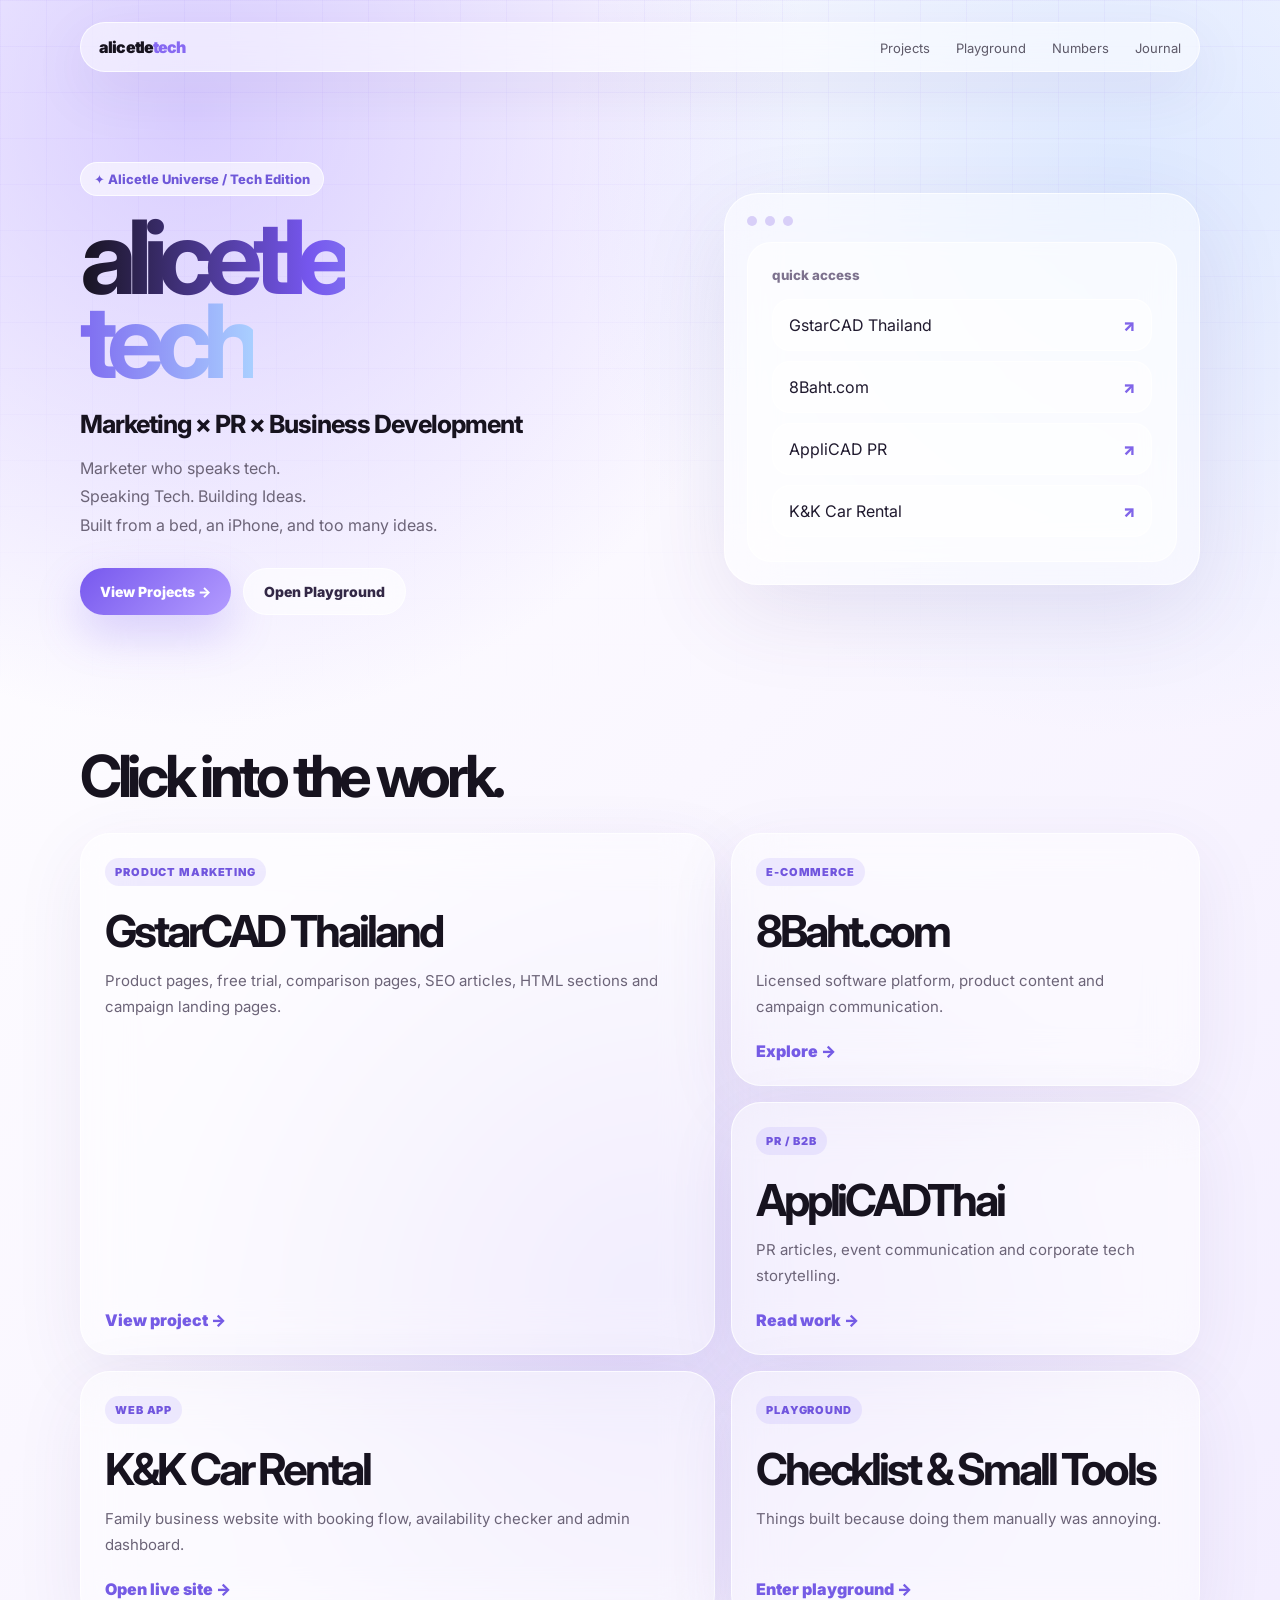
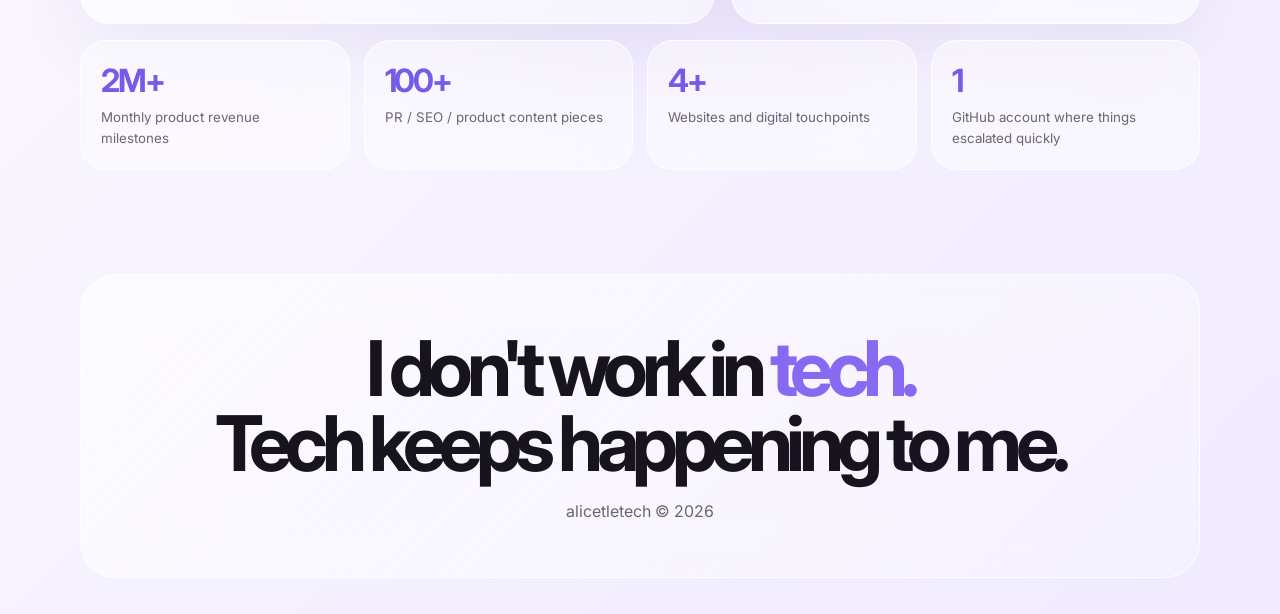
==== commit a2a54b87: "Update index.html" ====
--- a/index.html
+++ b/index.html
@@ -435,7 +435,6 @@
     <div class="section-head">
       <div>
         <h2>Click into the work.</h2>
-        <p>หน้าแรกเป็นทางเข้า กดไปดูโปรเจกต์ งานจริง เครื่องมือจริง และสิ่งที่ดันสร้างขึ้นมาจริง ๆ</p>
       </div>
     </div>
 
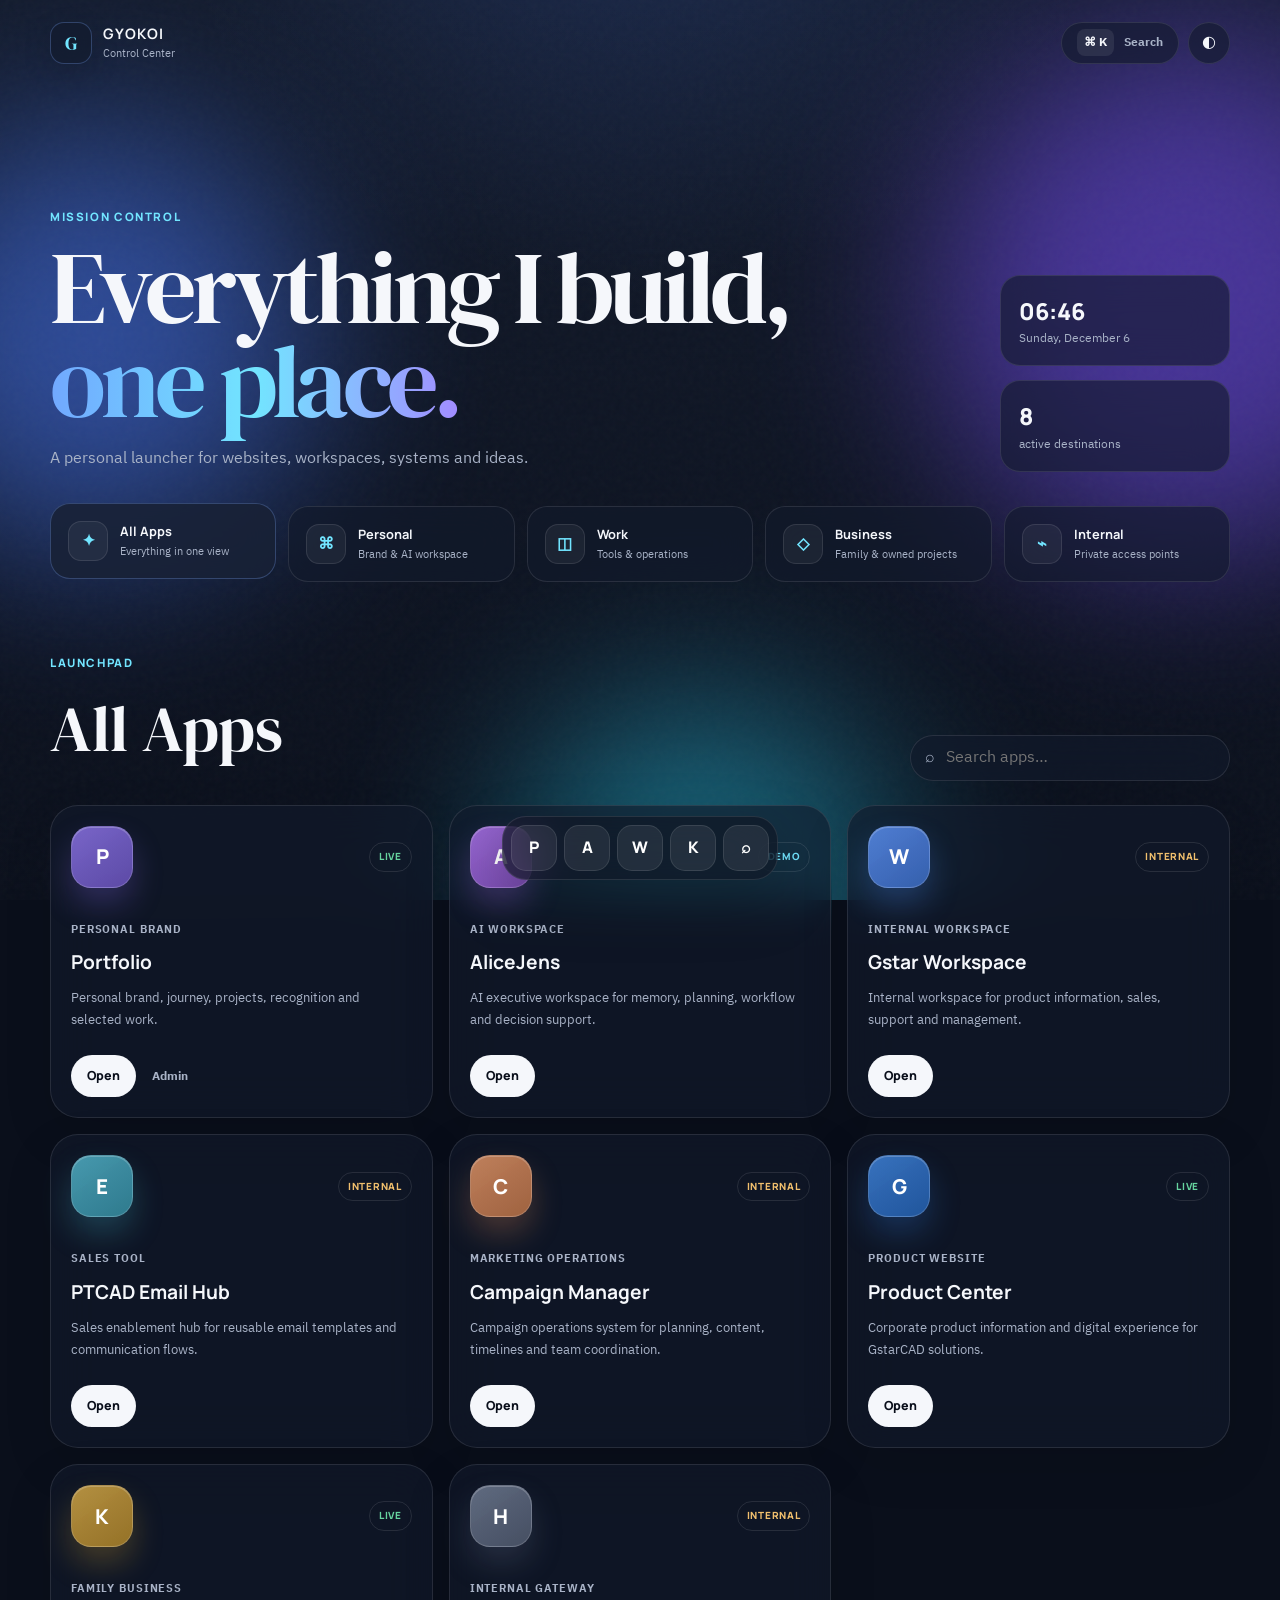
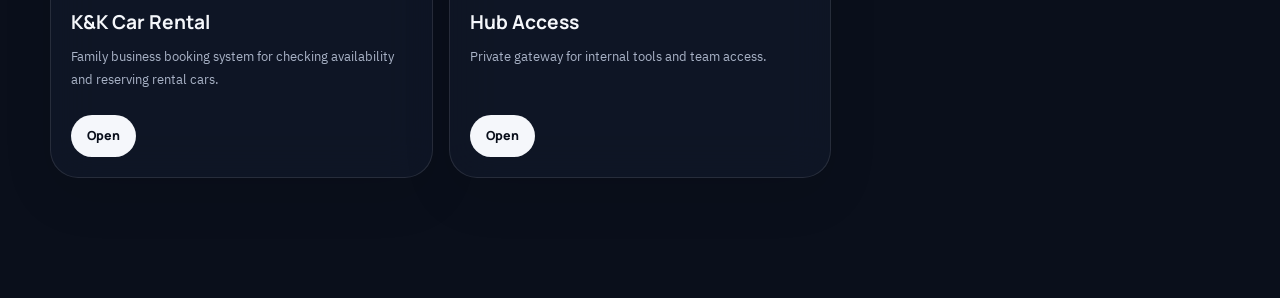
==== commit 1be873d4: "Add files via upload" ====
--- a/index.html
+++ b/index.html
@@ -1,502 +1,166 @@
 <!DOCTYPE html>
-<html lang="en">
+<html lang="th" data-theme="dark">
 <head>
-<meta charset="UTF-8" />
-<meta name="viewport" content="width=device-width, initial-scale=1.0" />
-<title>alicetletech</title>
+  <meta charset="UTF-8">
+  <meta name="viewport" content="width=device-width, initial-scale=1.0">
+  <title>Gyokoi Hub — Control Center</title>
+  <meta name="description" content="Gyokoi's personal control center for every website, workspace and system.">
+  <meta name="theme-color" content="#0b1020">
 
-<link href="https://fonts.googleapis.com/css2?family=Inter:wght@300;400;500;600;700;800;900&display=swap" rel="stylesheet">
+  <link rel="preconnect" href="https://fonts.googleapis.com">
+  <link rel="preconnect" href="https://fonts.gstatic.com" crossorigin>
+  <link href="https://fonts.googleapis.com/css2?family=DM+Serif+Display&family=IBM+Plex+Sans+Thai:wght@400;500;600;700&family=Manrope:wght@500;600;700;800&display=swap" rel="stylesheet">
 
-<style>
-:root{
-  --ink:#17131f;
-  --muted:#6c6478;
-  --purple:#8769f2;
-  --purple2:#bba7ff;
-  --blue:#b9d6ff;
-  --glass:rgba(255,255,255,.50);
-  --line:rgba(255,255,255,.76);
-}
-
-*{margin:0;padding:0;box-sizing:border-box}
-html{scroll-behavior:smooth}
-
-body{
-  font-family:Inter,system-ui,sans-serif;
-  color:var(--ink);
-  min-height:100vh;
-  overflow-x:hidden;
-  background:
-    radial-gradient(circle at 15% 5%, rgba(187,167,255,.56), transparent 26%),
-    radial-gradient(circle at 88% 8%, rgba(185,214,255,.45), transparent 24%),
-    radial-gradient(circle at 50% 58%, rgba(135,105,242,.16), transparent 34%),
-    linear-gradient(135deg,#fff 0%,#faf7ff 42%,#f0eaff 100%);
-}
-
-body:before{
-  content:"";
-  position:fixed;
-  inset:0;
-  pointer-events:none;
-  background-image:
-    linear-gradient(rgba(135,105,242,.055) 1px, transparent 1px),
-    linear-gradient(90deg, rgba(135,105,242,.055) 1px, transparent 1px);
-  background-size:46px 46px;
-  mask-image:linear-gradient(to bottom, black, transparent 78%);
-}
-
-.container{
-  width:min(1120px,90%);
-  margin:auto;
-  position:relative;
-  z-index:1;
-}
-
-.nav{
-  margin:22px auto 0;
-  padding:14px 18px;
-  border-radius:999px;
-  background:rgba(255,255,255,.50);
-  border:1px solid var(--line);
-  backdrop-filter:blur(24px);
-  display:flex;
-  justify-content:space-between;
-  align-items:center;
-  box-shadow:0 20px 60px rgba(80,52,140,.08);
-}
-
-.logo{font-weight:900;letter-spacing:-.055em}
-.logo span{color:var(--purple)}
-
-.nav a{
-  color:#3d3748;
-  text-decoration:none;
-  font-size:13px;
-  margin-left:22px;
-  opacity:.82;
-}
-
-/* FIXED: เดิมสูงไปเพราะ min-height + padding ทำให้ซูมออกมีช่องว่างเยอะ */
-.hero{
-  min-height:unset;
-  padding:clamp(70px,10vh,118px) 0 clamp(44px,7vh,82px);
-  display:grid;
-  grid-template-columns:minmax(0,1fr) minmax(320px,.82fr);
-  gap:clamp(28px,5vw,64px);
-  align-items:center;
-}
-
-.badge{
-  display:inline-flex;
-  gap:8px;
-  align-items:center;
-  padding:8px 13px;
-  border-radius:999px;
-  background:rgba(255,255,255,.58);
-  border:1px solid var(--line);
-  color:#6f58d9;
-  font-size:13px;
-  font-weight:800;
-  margin-bottom:20px;
-  backdrop-filter:blur(18px);
-}
-
-h1{
-  font-size:clamp(58px,8vw,108px);
-  line-height:.82;
-  letter-spacing:-.095em;
-  margin-bottom:24px;
-  max-width:760px;
-}
-
-.gradient{
-  background:linear-gradient(90deg,#17131f 0%,#7556ed 52%,#a9cfff 100%);
-  -webkit-background-clip:text;
-  color:transparent;
-}
-
-.lead{
-  font-size:clamp(18px,2vw,25px);
-  line-height:1.35;
-  font-weight:750;
-  letter-spacing:-.04em;
-  margin-bottom:12px;
-}
-
-.copy{
-  color:var(--muted);
-  font-size:16px;
-  line-height:1.8;
-  max-width:620px;
-}
-
-.cta{
-  display:flex;
-  flex-wrap:wrap;
-  gap:12px;
-  margin-top:28px;
-}
-
-.btn{
-  display:inline-flex;
-  align-items:center;
-  gap:8px;
-  padding:14px 20px;
-  border-radius:999px;
-  text-decoration:none;
-  font-weight:850;
-  font-size:14px;
-  transition:.25s ease;
-}
-
-.primary{
-  color:white;
-  background:linear-gradient(135deg,#7758ee,#b39cff);
-  box-shadow:0 18px 45px rgba(123,93,240,.26);
-}
-
-.secondary{
-  color:#332846;
-  background:rgba(255,255,255,.62);
-  border:1px solid var(--line);
-  backdrop-filter:blur(18px);
-}
-
-.btn:hover{transform:translateY(-4px)}
-
-.command{
-  border-radius:34px;
-  padding:22px;
-  background:rgba(255,255,255,.46);
-  border:1px solid var(--line);
-  backdrop-filter:blur(26px);
-  box-shadow:0 28px 90px rgba(80,52,140,.11);
-}
-
-.command-top{
-  display:flex;
-  gap:8px;
-  margin-bottom:16px;
-}
-
-.dot{width:10px;height:10px;border-radius:50%;background:#d8cff8}
-
-.window{
-  border-radius:24px;
-  padding:24px;
-  background:rgba(255,255,255,.55);
-  border:1px solid rgba(255,255,255,.8);
-}
-
-.window small{
-  display:block;
-  color:#7d728e;
-  margin-bottom:16px;
-  font-weight:800;
-}
-
-.quick{
-  display:grid;
-  gap:10px;
-}
-
-.quick a{
-  display:flex;
-  justify-content:space-between;
-  align-items:center;
-  text-decoration:none;
-  color:#201a2f;
-  padding:15px 16px;
-  border-radius:18px;
-  background:rgba(255,255,255,.54);
-  border:1px solid rgba(255,255,255,.78);
-  transition:.23s ease;
-}
-
-.quick a:hover{
-  transform:translateX(6px);
-  background:white;
-}
-
-.quick span{color:#8065e9;font-weight:900}
-
-.section{
-  padding:clamp(34px,7vh,72px) 0 76px;
-}
-
-.section-head{
-  display:flex;
-  justify-content:space-between;
-  gap:20px;
-  align-items:end;
-  margin-bottom:22px;
-}
-
-.section h2{
-  font-size:clamp(34px,4.8vw,58px);
-  letter-spacing:-.075em;
-}
-
-.section p{
-  color:var(--muted);
-  line-height:1.7;
-  max-width:560px;
-}
-
-.bento{
-  display:grid;
-  grid-template-columns:1.15fr .85fr;
-  grid-auto-rows:minmax(188px,auto);
-  gap:16px;
-}
-
-.card{
-  position:relative;
-  overflow:hidden;
-  min-height:190px;
-  display:flex;
-  flex-direction:column;
-  justify-content:space-between;
-  text-decoration:none;
-  color:var(--ink);
-  padding:24px;
-  border-radius:30px;
-  background:rgba(255,255,255,.48);
-  border:1px solid var(--line);
-  backdrop-filter:blur(24px);
-  box-shadow:0 20px 70px rgba(80,52,140,.08);
-  transition:.25s ease;
-}
-
-.card:after{
-  content:"";
-  position:absolute;
-  right:-60px;
-  top:-60px;
-  width:190px;
-  height:190px;
-  background:radial-gradient(circle, rgba(135,105,242,.32), transparent 68%);
-  opacity:0;
-  transition:.25s ease;
-}
-
-.card:hover{
-  transform:translateY(-7px);
-  box-shadow:0 30px 90px rgba(80,52,140,.16);
-  background:rgba(255,255,255,.66);
-}
-
-.card:hover:after{opacity:1}
-
-.big{grid-row:span 2}
-
-.label{
-  width:max-content;
-  font-size:11px;
-  letter-spacing:.08em;
-  color:#7156de;
-  font-weight:900;
-  padding:7px 10px;
-  border-radius:999px;
-  background:rgba(135,105,242,.12);
-}
-
-.card h3{
-  font-size:clamp(27px,3.5vw,44px);
-  letter-spacing:-.07em;
-  margin:18px 0 10px;
-}
-
-.card p{font-size:15px}
-
-.arrow{
-  margin-top:22px;
-  font-weight:900;
-  color:#755be5;
-}
-
-.metrics{
-  margin-top:16px;
-  display:grid;
-  grid-template-columns:repeat(4,1fr);
-  gap:14px;
-}
-
-.metric{
-  padding:20px;
-  border-radius:26px;
-  background:rgba(255,255,255,.45);
-  border:1px solid var(--line);
-  backdrop-filter:blur(20px);
-}
-
-.metric strong{
-  display:block;
-  font-size:32px;
-  letter-spacing:-.065em;
-  color:#765be7;
-  margin-bottom:6px;
-}
-
-.metric small{
-  color:var(--muted);
-  line-height:1.45;
-}
-
-.footer{
-  margin:28px 0 36px;
-  padding:56px 34px;
-  text-align:center;
-  border-radius:36px;
-  background:linear-gradient(135deg,rgba(255,255,255,.64),rgba(255,255,255,.30));
-  border:1px solid var(--line);
-  backdrop-filter:blur(28px);
-}
-
-.footer h2{
-  font-size:clamp(36px,6vw,78px);
-  line-height:.98;
-  letter-spacing:-.085em;
-}
-.footer span{color:var(--purple)}
-.footer p{margin-top:20px;color:var(--muted)}
-
-@media(max-width:860px){
-  .nav-links{display:none}
-  .hero{
-    grid-template-columns:1fr;
-    padding:62px 0 38px;
-  }
-  .section-head{display:block}
-  .bento{grid-template-columns:1fr}
-  .big{grid-row:auto}
-  .metrics{grid-template-columns:repeat(2,1fr)}
-}
-
-@media(max-height:760px) and (min-width:861px){
-  .hero{
-    padding:52px 0 36px;
-  }
-  h1{
-    font-size:clamp(54px,7vw,92px);
-  }
-}
-</style>
+  <link rel="stylesheet" href="style.css">
+  <script src="apps.js" defer></script>
+  <script src="script.js" defer></script>
 </head>
 
 <body>
-<div class="container">
-  <nav class="nav">
-    <div class="logo">alicetle<span>tech</span></div>
-    <div class="nav-links">
-      <a href="#projects">Projects</a>
-      <a href="#playground">Playground</a>
-      <a href="#metrics">Numbers</a>
-      <a href="#journal">Journal</a>
-    </div>
-  </nav>
+  <div class="wallpaper" aria-hidden="true">
+    <div class="aurora aurora-one"></div>
+    <div class="aurora aurora-two"></div>
+    <div class="aurora aurora-three"></div>
+    <div class="noise"></div>
+  </div>
 
-  <section class="hero">
-    <div>
-      <div class="badge">✦ Alicetle Universe / Tech Edition</div>
-
-      <h1><span class="gradient">alicetle<br>tech</span></h1>
-
-      <div class="lead">Marketing × PR × Business Development</div>
-      <p class="copy">
-        Marketer who speaks tech.<br>
-        Speaking Tech. Building Ideas.<br>
-        Built from a bed, an iPhone, and too many ideas.
-      </p>
-
-      <div class="cta">
-        <a class="btn primary" href="#projects">View Projects →</a>
-        <a class="btn secondary" href="#playground">Open Playground</a>
+  <header class="topbar">
+    <div class="brand">
+      <span class="brand-mark">G</span>
+      <div>
+        <strong>GYOKOI</strong>
+        <small>Control Center</small>
       </div>
     </div>
 
-    <div class="command">
-      <div class="command-top">
-        <i class="dot"></i><i class="dot"></i><i class="dot"></i>
+    <div class="topbar-actions">
+      <button class="spotlight-button" type="button" data-open-search>
+        <span>⌘ K</span>
+        Search
+      </button>
+
+      <button class="theme-button" type="button" data-toggle-theme aria-label="Toggle theme">
+        ◐
+      </button>
+    </div>
+  </header>
+
+  <main class="shell">
+    <section class="hero">
+      <div>
+        <p class="eyebrow">MISSION CONTROL</p>
+        <h1>Everything I build,<br><span>one place.</span></h1>
+        <p class="hero-copy">
+          A personal launcher for websites, workspaces, systems and ideas.
+        </p>
       </div>
-      <div class="window">
-        <small>quick access</small>
-        <div class="quick">
-          <a href="#gstarcad">GstarCAD Thailand <span>↗</span></a>
-          <a href="#8baht">8Baht.com <span>↗</span></a>
-          <a href="#applicad">AppliCAD PR <span>↗</span></a>
-          <a href="#kk">K&K Car Rental <span>↗</span></a>
+
+      <div class="hero-meta">
+        <div>
+          <span id="currentTime">--:--</span>
+          <small id="currentDate">Loading date…</small>
+        </div>
+        <div>
+          <strong id="appCount">0</strong>
+          <small>active destinations</small>
         </div>
       </div>
+    </section>
+
+    <section class="mission-grid" aria-label="App categories">
+      <button class="mission-card active" type="button" data-filter="all">
+        <span class="mission-icon">✦</span>
+        <span>
+          <strong>All Apps</strong>
+          <small>Everything in one view</small>
+        </span>
+      </button>
+
+      <button class="mission-card" type="button" data-filter="personal">
+        <span class="mission-icon">⌘</span>
+        <span>
+          <strong>Personal</strong>
+          <small>Brand & AI workspace</small>
+        </span>
+      </button>
+
+      <button class="mission-card" type="button" data-filter="work">
+        <span class="mission-icon">◫</span>
+        <span>
+          <strong>Work</strong>
+          <small>Tools & operations</small>
+        </span>
+      </button>
+
+      <button class="mission-card" type="button" data-filter="business">
+        <span class="mission-icon">◇</span>
+        <span>
+          <strong>Business</strong>
+          <small>Family & owned projects</small>
+        </span>
+      </button>
+
+      <button class="mission-card" type="button" data-filter="internal">
+        <span class="mission-icon">⌁</span>
+        <span>
+          <strong>Internal</strong>
+          <small>Private access points</small>
+        </span>
+      </button>
+    </section>
+
+    <section class="launchpad">
+      <div class="section-head">
+        <div>
+          <p class="eyebrow">LAUNCHPAD</p>
+          <h2 id="sectionTitle">All Apps</h2>
+        </div>
+
+        <label class="inline-search">
+          <span aria-hidden="true">⌕</span>
+          <input id="inlineSearch" type="search" placeholder="Search apps…">
+        </label>
+      </div>
+
+      <div class="app-grid" id="appGrid"></div>
+    </section>
+  </main>
+
+  <nav class="dock" aria-label="Quick launch">
+    <button type="button" data-dock="portfolio" title="Portfolio">P</button>
+    <button type="button" data-dock="alicejens" title="AliceJens">A</button>
+    <button type="button" data-dock="workspace" title="Workspace">W</button>
+    <button type="button" data-dock="kk" title="K&K">K</button>
+    <button type="button" data-open-search title="Search">⌕</button>
+  </nav>
+
+  <dialog class="spotlight" id="spotlight">
+    <div class="spotlight-panel">
+      <div class="spotlight-input-wrap">
+        <span>⌕</span>
+        <input id="spotlightInput" type="search" placeholder="Search anything…">
+        <kbd>Esc</kbd>
+      </div>
+      <div class="spotlight-results" id="spotlightResults"></div>
     </div>
-  </section>
+  </dialog>
 
-  <section class="section" id="projects">
-    <div class="section-head">
-      <div>
-        <h2>Click into the work.</h2>
+  <template id="appCardTemplate">
+    <article class="app-card">
+      <div class="app-card-top">
+        <div class="app-icon"></div>
+        <span class="status-badge"></span>
       </div>
-    </div>
-
-    <div class="bento">
-      <a class="card big" id="gstarcad" href="#">
-        <div>
-          <div class="label">PRODUCT MARKETING</div>
-          <h3>GstarCAD Thailand</h3>
-          <p>Product pages, free trial, comparison pages, SEO articles, HTML sections and campaign landing pages.</p>
-        </div>
-        <div class="arrow">View project →</div>
-      </a>
-
-      <a class="card" id="8baht" href="#">
-        <div>
-          <div class="label">E-COMMERCE</div>
-          <h3>8Baht.com</h3>
-          <p>Licensed software platform, product content and campaign communication.</p>
-        </div>
-        <div class="arrow">Explore →</div>
-      </a>
-
-      <a class="card" id="applicad" href="#">
-        <div>
-          <div class="label">PR / B2B</div>
-          <h3>AppliCADThai</h3>
-          <p>PR articles, event communication and corporate tech storytelling.</p>
-        </div>
-        <div class="arrow">Read work →</div>
-      </a>
-
-      <a class="card" id="kk" href="https://alicetletech-afk.github.io/kk-hatyai-car-rental/">
-        <div>
-          <div class="label">WEB APP</div>
-          <h3>K&K Car Rental</h3>
-          <p>Family business website with booking flow, availability checker and admin dashboard.</p>
-        </div>
-        <div class="arrow">Open live site →</div>
-      </a>
-
-      <a class="card" id="playground" href="#">
-        <div>
-          <div class="label">PLAYGROUND</div>
-          <h3>Checklist & Small Tools</h3>
-          <p>Things built because doing them manually was annoying.</p>
-        </div>
-        <div class="arrow">Enter playground →</div>
-      </a>
-    </div>
-
-    <div class="metrics" id="metrics">
-      <div class="metric"><strong>2M+</strong><small>Monthly product revenue milestones</small></div>
-      <div class="metric"><strong>100+</strong><small>PR / SEO / product content pieces</small></div>
-      <div class="metric"><strong>4+</strong><small>Websites and digital touchpoints</small></div>
-      <div class="metric"><strong>1</strong><small>GitHub account where things escalated quickly</small></div>
-    </div>
-  </section>
-
-  <footer class="footer" id="journal">
-    <h2>I don't work in <span>tech.</span><br>Tech keeps happening to me.</h2>
-    <p>alicetletech © 2026</p>
-  </footer>
-</div>
+      <div class="app-copy">
+        <span class="app-category"></span>
+        <h3 class="app-title"></h3>
+        <p class="app-description"></p>
+      </div>
+      <div class="app-actions">
+        <a class="open-app" target="_blank" rel="noopener noreferrer">Open</a>
+        <a class="secondary-link" target="_blank" rel="noopener noreferrer" hidden>Admin</a>
+      </div>
+    </article>
+  </template>
 </body>
 </html>
--- a/style.css
+++ b/style.css
@@ -0,0 +1,731 @@
+/* =========================================================
+   GYOKOI HUB — Mission Control + Launchpad
+   ========================================================= */
+
+:root {
+  color-scheme: dark;
+  --bg: #0a0f1b;
+  --bg-soft: #121a2b;
+  --surface: rgba(19, 27, 44, 0.62);
+  --surface-strong: rgba(24, 33, 54, 0.88);
+  --line: rgba(255,255,255,.10);
+  --line-strong: rgba(126, 170, 255, .28);
+  --text: #f5f7fb;
+  --text-soft: #a9b3c7;
+  --blue: #71a8ff;
+  --cyan: #72e5ff;
+  --violet: #a28cff;
+  --green: #66d49f;
+  --yellow: #f0bf6d;
+  --red: #ff8b8b;
+  --shadow: 0 30px 90px rgba(0,0,0,.35);
+  --page: min(1180px, calc(100% - 32px));
+}
+
+html[data-theme="light"] {
+  color-scheme: light;
+  --bg: #eef3fb;
+  --bg-soft: #e4ebf7;
+  --surface: rgba(255,255,255,.62);
+  --surface-strong: rgba(255,255,255,.88);
+  --line: rgba(31,47,76,.10);
+  --line-strong: rgba(61,116,207,.20);
+  --text: #182033;
+  --text-soft: #667085;
+  --shadow: 0 30px 90px rgba(63, 83, 120, .18);
+}
+
+* { box-sizing: border-box; }
+html { scroll-behavior: smooth; }
+
+body {
+  min-width: 320px;
+  margin: 0;
+  color: var(--text);
+  background: var(--bg);
+  font-family: "IBM Plex Sans Thai", sans-serif;
+  line-height: 1.6;
+  overflow-x: hidden;
+}
+
+button, input { font: inherit; }
+button, a { color: inherit; }
+a { text-decoration: none; }
+
+.wallpaper {
+  position: fixed;
+  inset: 0;
+  z-index: -2;
+  overflow: hidden;
+  background:
+    radial-gradient(circle at 50% -20%, rgba(77, 126, 255, .18), transparent 38%),
+    linear-gradient(180deg, var(--bg-soft), var(--bg));
+}
+
+.aurora {
+  position: absolute;
+  border-radius: 50%;
+  filter: blur(90px);
+  opacity: .52;
+}
+
+.aurora-one {
+  width: 430px;
+  height: 430px;
+  left: -120px;
+  top: 14%;
+  background: #4a7bff;
+}
+
+.aurora-two {
+  width: 520px;
+  height: 520px;
+  right: -170px;
+  top: 4%;
+  background: #7a4fff;
+}
+
+.aurora-three {
+  width: 380px;
+  height: 380px;
+  left: 40%;
+  bottom: -180px;
+  background: #25b9d9;
+}
+
+.noise {
+  position: absolute;
+  inset: 0;
+  opacity: .035;
+  background-image: url("data:image/svg+xml,%3Csvg viewBox='0 0 180 180' xmlns='http://www.w3.org/2000/svg'%3E%3Cfilter id='n'%3E%3CfeTurbulence type='fractalNoise' baseFrequency='.9' numOctaves='2' stitchTiles='stitch'/%3E%3C/filter%3E%3Crect width='100%25' height='100%25' filter='url(%23n)' opacity='.8'/%3E%3C/svg%3E");
+}
+
+.topbar {
+  width: var(--page);
+  margin: 0 auto;
+  padding: 22px 0 0;
+  display: flex;
+  align-items: center;
+  justify-content: space-between;
+}
+
+.brand {
+  display: inline-flex;
+  align-items: center;
+  gap: 11px;
+}
+
+.brand-mark {
+  width: 42px;
+  height: 42px;
+  display: grid;
+  place-items: center;
+  border: 1px solid var(--line-strong);
+  border-radius: 14px;
+  background: var(--surface);
+  color: var(--cyan);
+  font-family: "DM Serif Display", serif;
+  font-size: 1.2rem;
+  backdrop-filter: blur(18px);
+  box-shadow: 0 10px 30px rgba(0,0,0,.14);
+}
+
+.brand strong,
+.brand small {
+  display: block;
+}
+
+.brand strong {
+  font-family: "Manrope", sans-serif;
+  font-size: .9rem;
+  letter-spacing: .1em;
+}
+
+.brand small {
+  margin-top: 1px;
+  color: var(--text-soft);
+  font-size: .7rem;
+}
+
+.topbar-actions {
+  display: flex;
+  gap: 9px;
+}
+
+.spotlight-button,
+.theme-button {
+  min-height: 42px;
+  border: 1px solid var(--line);
+  border-radius: 999px;
+  background: var(--surface);
+  backdrop-filter: blur(16px);
+  cursor: pointer;
+}
+
+.spotlight-button {
+  padding: 0 15px;
+  color: var(--text-soft);
+  font-size: .78rem;
+  font-weight: 700;
+}
+
+.spotlight-button span {
+  margin-right: 7px;
+  padding: 3px 7px;
+  border-radius: 8px;
+  background: rgba(255,255,255,.08);
+  color: var(--text);
+}
+
+.theme-button {
+  width: 42px;
+  padding: 0;
+}
+
+.shell {
+  width: var(--page);
+  margin: 0 auto;
+  padding: 58px 0 120px;
+}
+
+.hero {
+  min-height: 350px;
+  display: grid;
+  grid-template-columns: minmax(0,1fr) auto;
+  align-items: end;
+  gap: 48px;
+}
+
+.eyebrow {
+  margin: 0;
+  color: var(--cyan);
+  font-family: "Manrope", sans-serif;
+  font-size: .72rem;
+  font-weight: 800;
+  letter-spacing: .14em;
+}
+
+.hero h1 {
+  margin: 14px 0 18px;
+  font-family: "DM Serif Display", serif;
+  font-size: clamp(3.8rem, 8vw, 7.6rem);
+  font-weight: 400;
+  letter-spacing: -.05em;
+  line-height: .92;
+}
+
+.hero h1 span {
+  color: transparent;
+  background: linear-gradient(90deg, var(--blue), var(--cyan), var(--violet));
+  -webkit-background-clip: text;
+  background-clip: text;
+}
+
+.hero-copy {
+  max-width: 560px;
+  margin: 0;
+  color: var(--text-soft);
+  font-size: 1rem;
+}
+
+.hero-meta {
+  min-width: 230px;
+  display: grid;
+  gap: 14px;
+}
+
+.hero-meta > div {
+  padding: 17px 18px;
+  border: 1px solid var(--line);
+  border-radius: 20px;
+  background: var(--surface);
+  backdrop-filter: blur(18px);
+}
+
+.hero-meta span,
+.hero-meta strong,
+.hero-meta small {
+  display: block;
+}
+
+.hero-meta span,
+.hero-meta strong {
+  font-family: "Manrope", sans-serif;
+  font-size: 1.45rem;
+  font-weight: 800;
+}
+
+.hero-meta small {
+  color: var(--text-soft);
+  font-size: .72rem;
+}
+
+.mission-grid {
+  margin-top: 34px;
+  display: grid;
+  grid-template-columns: repeat(5, minmax(0,1fr));
+  gap: 12px;
+}
+
+.mission-card {
+  min-width: 0;
+  padding: 17px;
+  display: grid;
+  grid-template-columns: 40px 1fr;
+  align-items: center;
+  gap: 12px;
+  border: 1px solid var(--line);
+  border-radius: 20px;
+  background: var(--surface);
+  color: var(--text);
+  text-align: left;
+  backdrop-filter: blur(18px);
+  cursor: pointer;
+  transition: transform .2s ease, border-color .2s ease, background .2s ease;
+}
+
+.mission-card:hover,
+.mission-card.active {
+  transform: translateY(-3px);
+  border-color: var(--line-strong);
+  background: var(--surface-strong);
+}
+
+.mission-icon {
+  width: 40px;
+  height: 40px;
+  display: grid;
+  place-items: center;
+  border: 1px solid var(--line);
+  border-radius: 13px;
+  color: var(--cyan);
+  background: rgba(255,255,255,.05);
+  font-family: "Manrope", sans-serif;
+  font-weight: 800;
+}
+
+.mission-card strong,
+.mission-card small {
+  display: block;
+}
+
+.mission-card strong {
+  font-family: "Manrope", sans-serif;
+  font-size: .8rem;
+}
+
+.mission-card small {
+  margin-top: 2px;
+  overflow: hidden;
+  color: var(--text-soft);
+  font-size: .66rem;
+  text-overflow: ellipsis;
+  white-space: nowrap;
+}
+
+.launchpad {
+  margin-top: 72px;
+}
+
+.section-head {
+  margin-bottom: 24px;
+  display: flex;
+  align-items: end;
+  justify-content: space-between;
+  gap: 24px;
+}
+
+.section-head h2 {
+  margin: 6px 0 0;
+  font-family: "DM Serif Display", serif;
+  font-size: clamp(2.5rem, 5vw, 4.6rem);
+  font-weight: 400;
+}
+
+.inline-search {
+  width: min(320px, 100%);
+  min-height: 46px;
+  padding: 0 14px;
+  display: flex;
+  align-items: center;
+  gap: 9px;
+  border: 1px solid var(--line);
+  border-radius: 999px;
+  background: var(--surface);
+  backdrop-filter: blur(18px);
+}
+
+.inline-search span {
+  color: var(--text-soft);
+}
+
+.inline-search input {
+  width: 100%;
+  border: 0;
+  outline: 0;
+  background: transparent;
+  color: var(--text);
+}
+
+.app-grid {
+  display: grid;
+  grid-template-columns: repeat(3, minmax(0,1fr));
+  gap: 16px;
+}
+
+.app-card {
+  min-width: 0;
+  min-height: 280px;
+  padding: 20px;
+  display: flex;
+  flex-direction: column;
+  border: 1px solid var(--line);
+  border-radius: 28px;
+  background: var(--surface);
+  backdrop-filter: blur(22px);
+  box-shadow: 0 18px 50px rgba(0,0,0,.10);
+  transition: transform .22s ease, border-color .22s ease, box-shadow .22s ease;
+}
+
+.app-card:hover {
+  transform: translateY(-6px) scale(1.01);
+  border-color: var(--line-strong);
+  box-shadow: var(--shadow);
+}
+
+.app-card-top {
+  display: flex;
+  align-items: center;
+  justify-content: space-between;
+}
+
+.app-icon {
+  width: 62px;
+  height: 62px;
+  display: grid;
+  place-items: center;
+  border: 1px solid rgba(255,255,255,.16);
+  border-radius: 20px;
+  background:
+    linear-gradient(145deg, color-mix(in srgb, var(--app-color) 70%, white 8%), color-mix(in srgb, var(--app-color) 66%, black 22%));
+  color: white;
+  box-shadow: inset 0 1px 0 rgba(255,255,255,.22), 0 16px 30px color-mix(in srgb, var(--app-color) 25%, transparent);
+  font-family: "Manrope", sans-serif;
+  font-size: 1.28rem;
+  font-weight: 800;
+}
+
+.status-badge {
+  padding: 6px 9px;
+  border: 1px solid var(--line);
+  border-radius: 999px;
+  color: var(--text-soft);
+  font-family: "Manrope", sans-serif;
+  font-size: .62rem;
+  font-weight: 800;
+  letter-spacing: .07em;
+  text-transform: uppercase;
+}
+
+.status-badge.live { color: var(--green); }
+.status-badge.internal { color: var(--yellow); }
+.status-badge.building { color: var(--red); }
+.status-badge.demo { color: var(--cyan); }
+
+.app-copy {
+  margin-top: 28px;
+  flex: 1;
+}
+
+.app-category {
+  color: var(--text-soft);
+  font-size: .68rem;
+  font-weight: 700;
+  text-transform: uppercase;
+  letter-spacing: .08em;
+}
+
+.app-title {
+  margin: 6px 0 9px;
+  font-family: "Manrope", sans-serif;
+  font-size: 1.2rem;
+}
+
+.app-description {
+  margin: 0;
+  color: var(--text-soft);
+  font-size: .84rem;
+  line-height: 1.65;
+}
+
+.app-actions {
+  margin-top: 24px;
+  display: flex;
+  align-items: center;
+  gap: 16px;
+}
+
+.open-app {
+  min-height: 42px;
+  padding: 0 16px;
+  display: inline-flex;
+  align-items: center;
+  justify-content: center;
+  border-radius: 999px;
+  background: var(--text);
+  color: var(--bg);
+  font-family: "Manrope", sans-serif;
+  font-size: .78rem;
+  font-weight: 800;
+}
+
+.secondary-link {
+  color: var(--text-soft);
+  font-size: .76rem;
+  font-weight: 700;
+}
+
+.dock {
+  position: fixed;
+  left: 50%;
+  bottom: 20px;
+  z-index: 50;
+  padding: 8px;
+  display: flex;
+  gap: 7px;
+  border: 1px solid var(--line);
+  border-radius: 24px;
+  background: rgba(15,21,34,.68);
+  backdrop-filter: blur(24px);
+  transform: translateX(-50%);
+  box-shadow: 0 20px 60px rgba(0,0,0,.25);
+}
+
+.dock button {
+  width: 46px;
+  height: 46px;
+  border: 1px solid rgba(255,255,255,.10);
+  border-radius: 15px;
+  background: rgba(255,255,255,.08);
+  color: white;
+  font-family: "Manrope", sans-serif;
+  font-weight: 800;
+  cursor: pointer;
+  transition: transform .18s ease;
+}
+
+.dock button:hover {
+  transform: translateY(-8px) scale(1.08);
+}
+
+.spotlight {
+  width: min(700px, calc(100% - 28px));
+  padding: 0;
+  border: 0;
+  border-radius: 26px;
+  background: transparent;
+}
+
+.spotlight::backdrop {
+  background: rgba(4,7,13,.70);
+  backdrop-filter: blur(14px);
+}
+
+.spotlight-panel {
+  overflow: hidden;
+  border: 1px solid var(--line);
+  border-radius: 26px;
+  background: rgba(17,24,39,.92);
+  box-shadow: var(--shadow);
+}
+
+.spotlight-input-wrap {
+  min-height: 72px;
+  padding: 0 20px;
+  display: grid;
+  grid-template-columns: auto 1fr auto;
+  align-items: center;
+  gap: 12px;
+  border-bottom: 1px solid var(--line);
+}
+
+.spotlight-input-wrap input {
+  width: 100%;
+  border: 0;
+  outline: 0;
+  background: transparent;
+  color: white;
+  font-size: 1.05rem;
+}
+
+.spotlight-input-wrap kbd {
+  padding: 4px 8px;
+  border: 1px solid var(--line);
+  border-radius: 8px;
+  color: var(--text-soft);
+  background: rgba(255,255,255,.06);
+}
+
+.spotlight-results {
+  max-height: 430px;
+  overflow-y: auto;
+  padding: 10px;
+}
+
+.search-result {
+  width: 100%;
+  padding: 12px;
+  display: grid;
+  grid-template-columns: 44px 1fr auto;
+  align-items: center;
+  gap: 12px;
+  border: 0;
+  border-radius: 16px;
+  background: transparent;
+  color: white;
+  text-align: left;
+  cursor: pointer;
+}
+
+.search-result:hover,
+.search-result.active {
+  background: rgba(255,255,255,.08);
+}
+
+.search-result-icon {
+  width: 44px;
+  height: 44px;
+  display: grid;
+  place-items: center;
+  border-radius: 14px;
+  background: var(--result-color);
+  font-family: "Manrope", sans-serif;
+  font-weight: 800;
+}
+
+.search-result strong,
+.search-result small {
+  display: block;
+}
+
+.search-result small {
+  color: #9ba7ba;
+}
+
+.empty-state {
+  grid-column: 1 / -1;
+  padding: 48px 20px;
+  border: 1px dashed var(--line);
+  border-radius: 24px;
+  color: var(--text-soft);
+  text-align: center;
+}
+
+@media (max-width: 980px) {
+  .mission-grid {
+    grid-template-columns: repeat(2, minmax(0,1fr));
+  }
+
+  .mission-card:first-child {
+    grid-column: 1 / -1;
+  }
+
+  .app-grid {
+    grid-template-columns: repeat(2, minmax(0,1fr));
+  }
+}
+
+@media (max-width: 700px) {
+  .topbar {
+    padding-top: 14px;
+  }
+
+  .spotlight-button {
+    width: 42px;
+    padding: 0;
+    font-size: 0;
+  }
+
+  .spotlight-button span {
+    margin: 0;
+    background: transparent;
+    font-size: .72rem;
+  }
+
+  .shell {
+    padding-top: 36px;
+  }
+
+  .hero {
+    min-height: auto;
+    grid-template-columns: 1fr;
+  }
+
+  .hero-meta {
+    grid-template-columns: 1fr 1fr;
+  }
+
+  .mission-grid {
+    margin-top: 28px;
+  }
+
+  .section-head {
+    align-items: stretch;
+    flex-direction: column;
+  }
+
+  .inline-search {
+    width: 100%;
+  }
+
+  .app-grid {
+    grid-template-columns: 1fr;
+  }
+
+  .app-card {
+    min-height: 250px;
+  }
+}
+
+@media (max-width: 480px) {
+  :root { --page: min(100% - 20px, 1180px); }
+
+  .brand small {
+    display: none;
+  }
+
+  .hero h1 {
+    font-size: clamp(3.3rem, 17vw, 5rem);
+  }
+
+  .hero-meta {
+    grid-template-columns: 1fr;
+  }
+
+  .mission-grid {
+    grid-template-columns: 1fr;
+  }
+
+  .mission-card:first-child {
+    grid-column: auto;
+  }
+
+  .dock {
+    bottom: 10px;
+  }
+
+  .dock button {
+    width: 42px;
+    height: 42px;
+  }
+}
+
+@media (prefers-reduced-motion: reduce) {
+  *,
+  *::before,
+  *::after {
+    scroll-behavior: auto !important;
+    transition-duration: .01ms !important;
+    animation-duration: .01ms !important;
+  }
+}
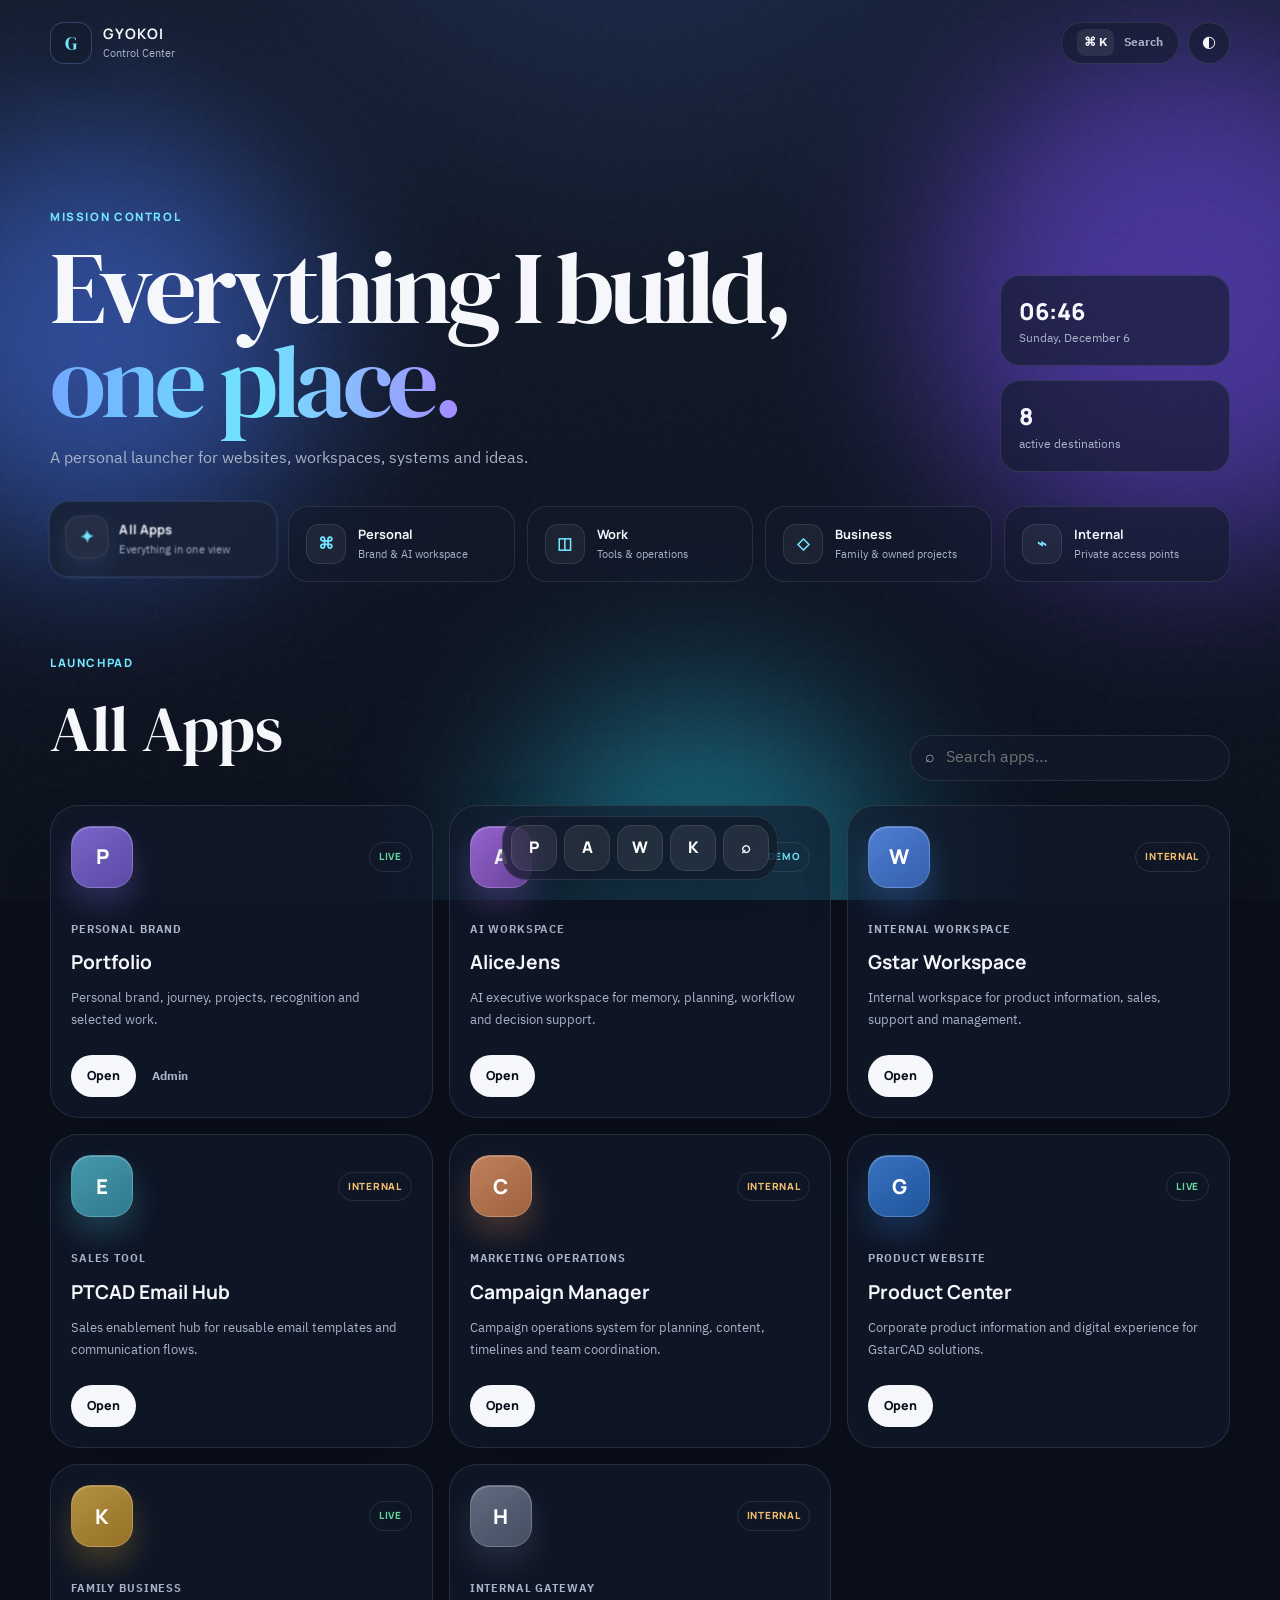
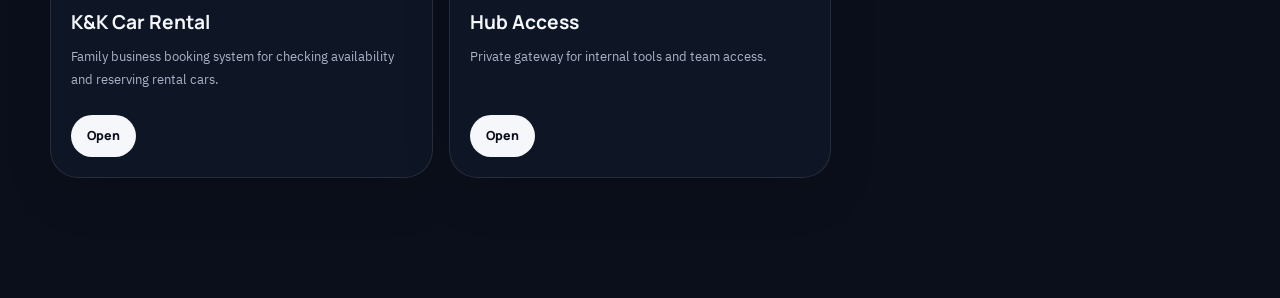
==== commit 0b29a3d8: "Add files via upload" ====
--- a/index.html
+++ b/index.html
@@ -6,6 +6,10 @@
   <title>Gyokoi Hub — Control Center</title>
   <meta name="description" content="Gyokoi's personal control center for every website, workspace and system.">
   <meta name="theme-color" content="#0b1020">
+
+  <link rel="icon" type="image/png" sizes="32x32" href="favicon.png?v=1">
+  <link rel="icon" type="image/png" sizes="192x192" href="favicon.png?v=1">
+  <link rel="apple-touch-icon" href="favicon.png?v=1">
 
   <link rel="preconnect" href="https://fonts.googleapis.com">
   <link rel="preconnect" href="https://fonts.gstatic.com" crossorigin>
--- a/style.css
+++ b/style.css
@@ -24,15 +24,18 @@
 
 html[data-theme="light"] {
   color-scheme: light;
-  --bg: #eef3fb;
-  --bg-soft: #e4ebf7;
+  --bg: #eef1f7;
+  --bg-soft: #e6ebf4;
   --surface: rgba(255,255,255,.62);
   --surface-strong: rgba(255,255,255,.88);
-  --line: rgba(31,47,76,.10);
-  --line-strong: rgba(61,116,207,.20);
+  --line: rgba(52,61,82,.10);
+  --line-strong: rgba(109,66,216,.24);
   --text: #182033;
   --text-soft: #667085;
-  --shadow: 0 30px 90px rgba(63, 83, 120, .18);
+  --blue: #6d42d8;
+  --cyan: #8f64e8;
+  --violet: #b07cff;
+  --shadow: 0 30px 90px rgba(67, 77, 105, .18);
 }
 
 * { box-sizing: border-box; }
@@ -729,3 +732,175 @@
     animation-duration: .01ms !important;
   }
 }
+
+
+/* =========================================================
+   V1.1 — Light Theme Accent + Motion Pass
+   ========================================================= */
+
+html[data-theme="light"] .hero h1 span {
+  background: linear-gradient(90deg, #6d42d8, #8b5cf6, #b07cff);
+  -webkit-background-clip: text;
+  background-clip: text;
+}
+
+html[data-theme="light"] .eyebrow,
+html[data-theme="light"] .mission-icon {
+  color: #6d42d8;
+}
+
+html[data-theme="light"] .brand-mark {
+  color: #6d42d8;
+  border-color: rgba(109, 66, 216, .22);
+}
+
+html[data-theme="light"] .aurora-one {
+  background: #8b7cf6;
+}
+
+html[data-theme="light"] .aurora-two {
+  background: #b07cff;
+}
+
+html[data-theme="light"] .aurora-three {
+  background: #72c6d8;
+}
+
+html[data-theme="light"] .aurora {
+  opacity: .28;
+  filter: blur(120px);
+}
+
+html[data-theme="light"] .app-card,
+html[data-theme="light"] .mission-card,
+html[data-theme="light"] .hero-meta > div,
+html[data-theme="light"] .inline-search,
+html[data-theme="light"] .spotlight-button,
+html[data-theme="light"] .theme-button,
+html[data-theme="light"] .brand-mark {
+  border-color: rgba(255,255,255,.72);
+  box-shadow:
+    inset 0 1px 0 rgba(255,255,255,.88),
+    0 18px 42px rgba(76, 85, 110, .12);
+}
+
+html[data-theme="light"] .mission-card.active,
+html[data-theme="light"] .mission-card:hover,
+html[data-theme="light"] .app-card:hover {
+  border-color: rgba(109,66,216,.22);
+  background: rgba(255,255,255,.76);
+}
+
+/* Section arrival motion */
+.launchpad {
+  scroll-margin-top: 28px;
+}
+
+.launchpad.is-arriving .section-head {
+  animation: sectionSlideIn .52s cubic-bezier(.2,.8,.2,1) both;
+}
+
+.launchpad.is-arriving .app-card {
+  animation: cardRiseIn .58s cubic-bezier(.2,.8,.2,1) both;
+}
+
+.launchpad.is-arriving .app-card:nth-child(2) { animation-delay: .045s; }
+.launchpad.is-arriving .app-card:nth-child(3) { animation-delay: .09s; }
+.launchpad.is-arriving .app-card:nth-child(4) { animation-delay: .135s; }
+.launchpad.is-arriving .app-card:nth-child(5) { animation-delay: .18s; }
+.launchpad.is-arriving .app-card:nth-child(6) { animation-delay: .225s; }
+.launchpad.is-arriving .app-card:nth-child(7) { animation-delay: .27s; }
+.launchpad.is-arriving .app-card:nth-child(8) { animation-delay: .315s; }
+
+@keyframes sectionSlideIn {
+  from {
+    opacity: 0;
+    transform: translateY(18px);
+  }
+  to {
+    opacity: 1;
+    transform: translateY(0);
+  }
+}
+
+@keyframes cardRiseIn {
+  from {
+    opacity: 0;
+    transform: translateY(24px) scale(.985);
+    filter: blur(4px);
+  }
+  to {
+    opacity: 1;
+    transform: translateY(0) scale(1);
+    filter: blur(0);
+  }
+}
+
+/* Refined hover motion */
+.mission-card {
+  transform-origin: center;
+}
+
+.mission-card:hover,
+.mission-card.active {
+  transform: translateY(-5px) scale(1.015);
+}
+
+.mission-icon {
+  transition: transform .28s cubic-bezier(.2,.8,.2,1), box-shadow .28s ease;
+}
+
+.mission-card:hover .mission-icon,
+.mission-card.active .mission-icon {
+  transform: translateY(-2px) rotate(-3deg) scale(1.06);
+  box-shadow: 0 10px 24px rgba(113,168,255,.14);
+}
+
+.app-icon {
+  transition: transform .28s cubic-bezier(.2,.8,.2,1), box-shadow .28s ease;
+}
+
+.app-card:hover .app-icon {
+  transform: translateY(-3px) rotate(-2deg) scale(1.055);
+}
+
+.app-card:hover .open-app {
+  transform: translateX(2px);
+}
+
+.open-app {
+  transition: transform .22s ease, opacity .22s ease;
+}
+
+.topbar,
+.hero,
+.mission-grid,
+.launchpad {
+  animation: pageFadeUp .7s cubic-bezier(.2,.8,.2,1) both;
+}
+
+.hero { animation-delay: .06s; }
+.mission-grid { animation-delay: .12s; }
+.launchpad { animation-delay: .18s; }
+
+@keyframes pageFadeUp {
+  from {
+    opacity: 0;
+    transform: translateY(18px);
+  }
+  to {
+    opacity: 1;
+    transform: translateY(0);
+  }
+}
+
+@media (prefers-reduced-motion: reduce) {
+  .topbar,
+  .hero,
+  .mission-grid,
+  .launchpad,
+  .launchpad.is-arriving .section-head,
+  .launchpad.is-arriving .app-card {
+    animation: none !important;
+  }
+}
